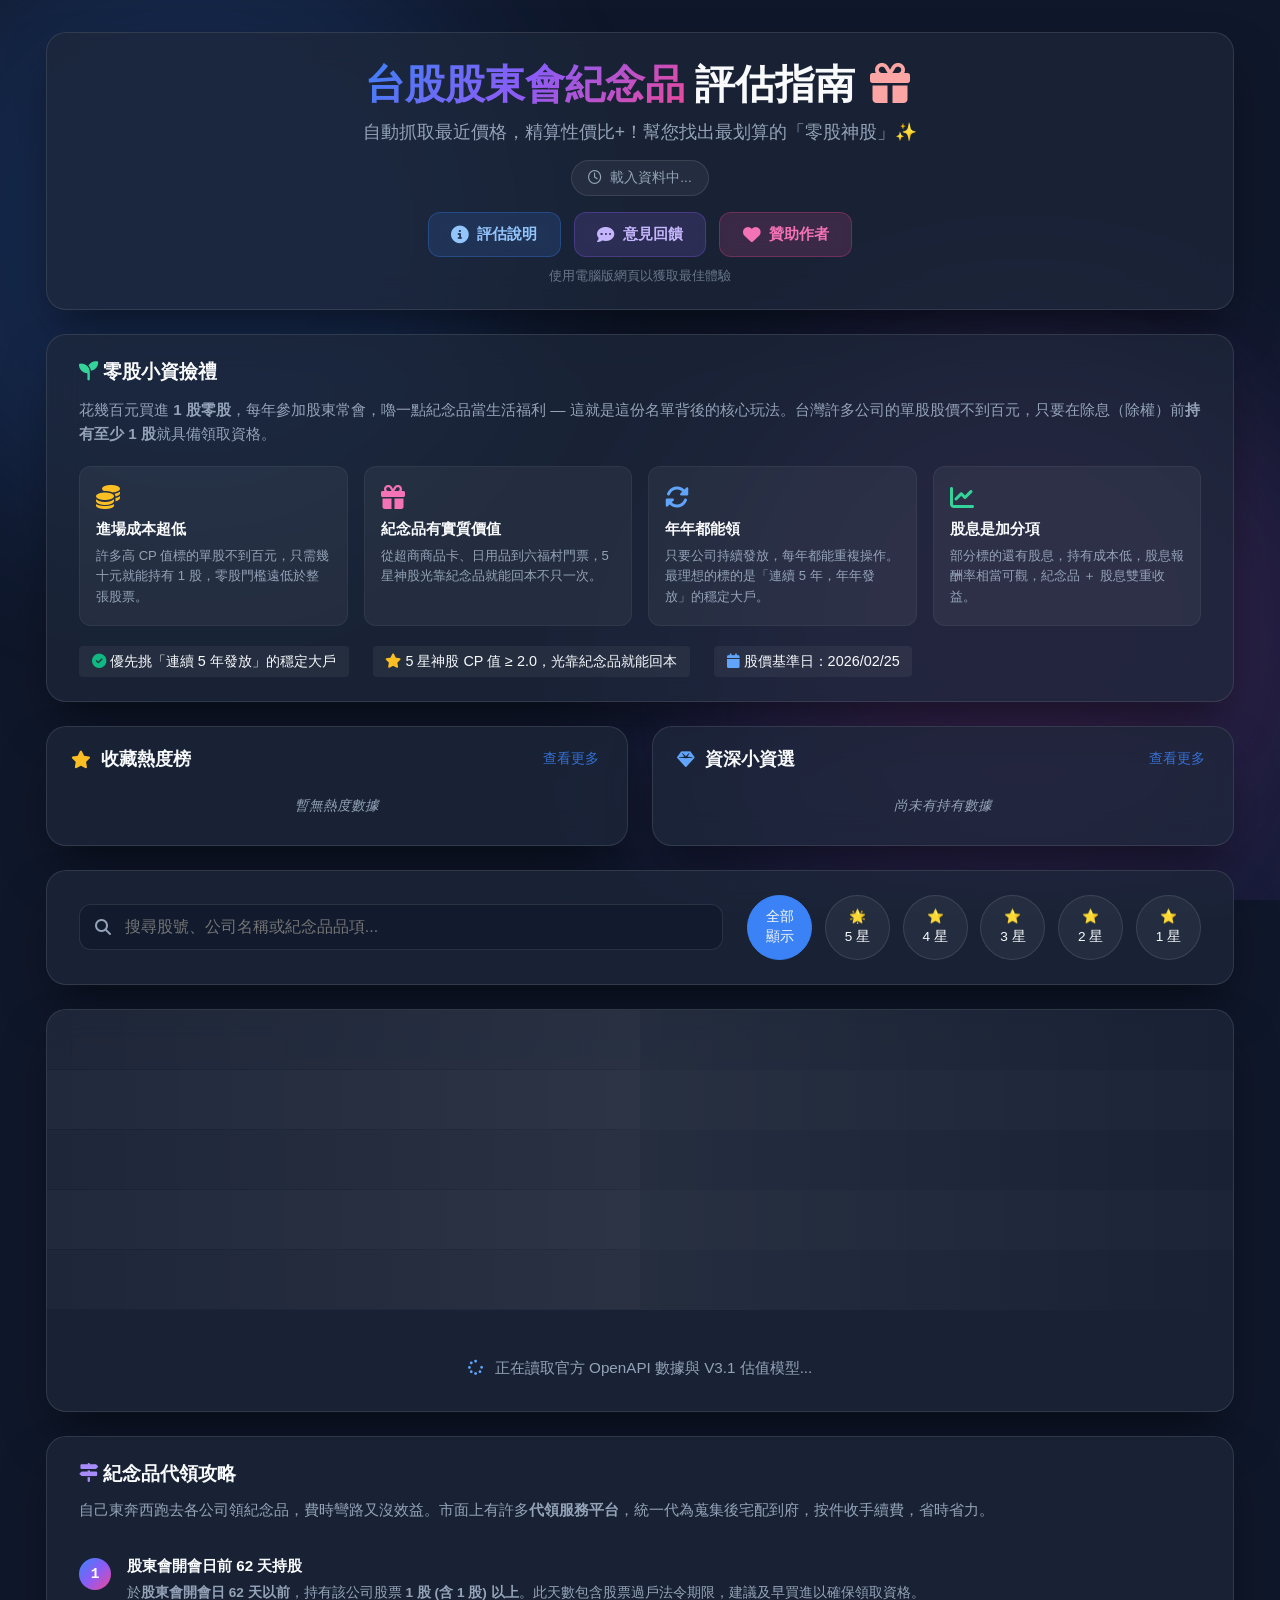
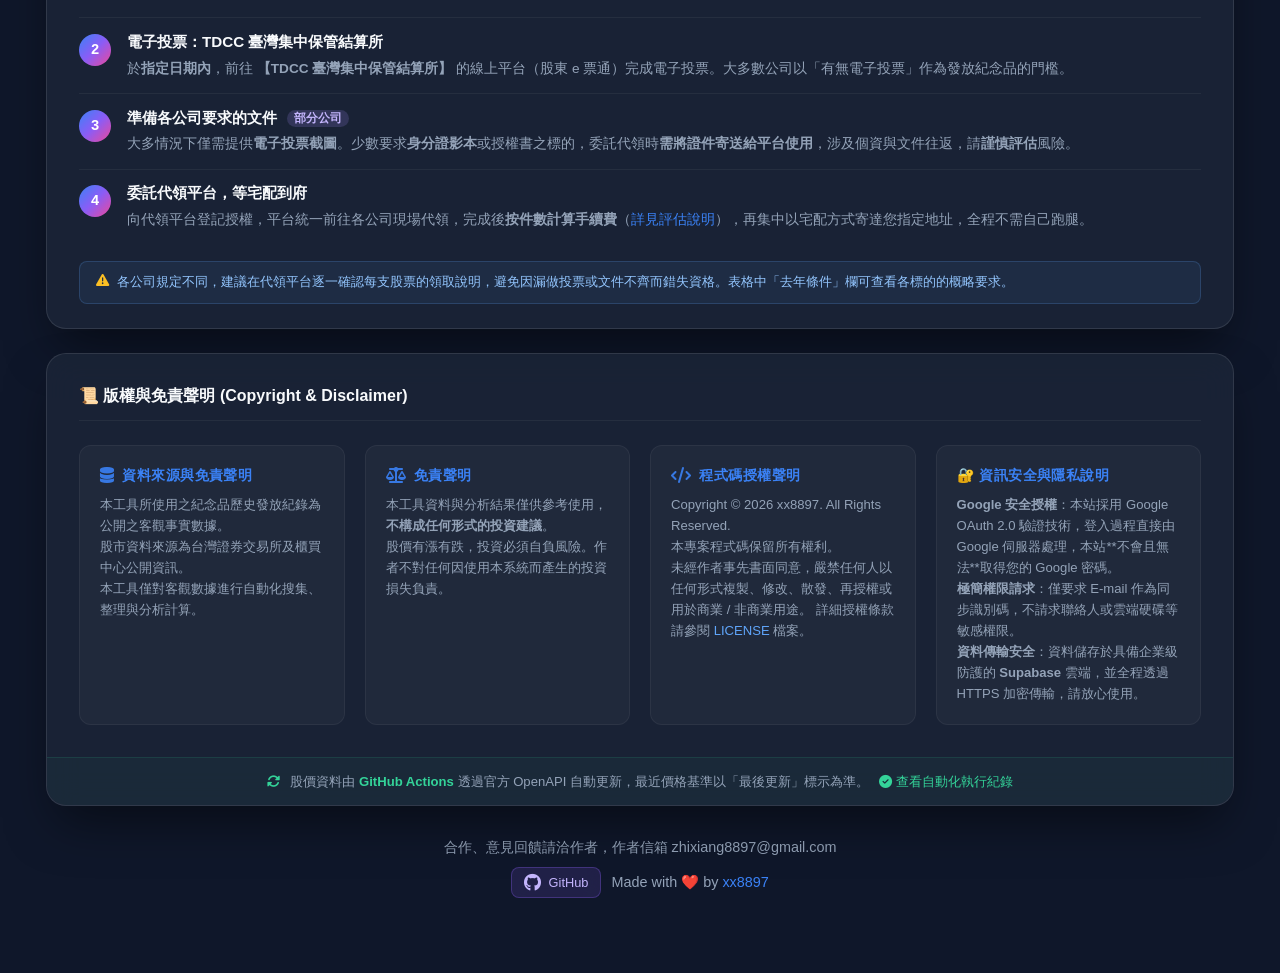
==== index.html @ ef2688b1 "fix: restore export button and sync scripts" ====
<!DOCTYPE html>
<html lang="zh-TW">

<head>
    <meta http-equiv="Content-Security-Policy" content="default-src 'self'; script-src 'self' 'unsafe-inline' 'unsafe-eval' https://challenges.cloudflare.com https://www.googletagmanager.com https://cdnjs.cloudflare.com https://cdn.jsdelivr.net; worker-src blob:; connect-src 'self' https://challenges.cloudflare.com https://www.google-analytics.com https://stats.g.doubleclick.net https://*.supabase.co https://cdn.jsdelivr.net; img-src 'self' data: https://www.gstatic.com https://www.google-analytics.com; font-src 'self' https://fonts.gstatic.com https://cdnjs.cloudflare.com; style-src 'self' 'unsafe-inline' https://fonts.googleapis.com https://cdnjs.cloudflare.com;">
    <meta charset="UTF-8">
    <meta name="viewport" content="width=device-width, initial-scale=1.0, viewport-fit=cover">
    <title>台股股東會紀念品攻略 🎁</title>
    <link rel="icon" type="image/png" href="./assets/favicon.png">
    <link rel="apple-touch-icon" href="./assets/favicon.png">
    <meta name="description" content="台股股東會紀念品攻略，自動抓取最近價格，精算零股性價比，幫您找出最划算的零股神股。">
    <meta property="og:title" content="台股股東會紀念品攻略 🎁" />
    <meta property="og:description" content="台股股東會紀念品攻略，自動抓取最近價格，精算零股性價比，幫您找出最划算的零股神股。" />
    <meta property="og:url" content="https://xx8897.github.io/tw-stock-gift-evaluator/" />
    <meta property="og:type" content="website" />
    <meta name="twitter:card" content="summary" />
    <meta name="twitter:title" content="台股股東會紀念品攻略 🎁" />
    <meta name="twitter:description" content="台股股東會紀念品攻略，自動抓取最新股價，精算零股性價比，幫您找出最划算的零股神股。" />

    <!-- Google Fonts -->
    <link rel="preconnect" href="https://fonts.googleapis.com">
    <link rel="preconnect" href="https://fonts.gstatic.com" crossorigin>
    <link
        href="https://fonts.googleapis.com/css2?family=Noto+Sans+TC:wght@300;400;500;700&family=Outfit:wght@400;600;800&display=swap"
        rel="stylesheet">

    <!-- FontAwesome Icons -->
    <link rel="stylesheet" href="https://cdnjs.cloudflare.com/ajax/libs/font-awesome/6.4.0/css/all.min.css">

    <!-- Custom Styles -->
    <link rel="stylesheet" href="css/variables.css?v=5">
    <link rel="stylesheet" href="css/base.css?v=5">
    <link rel="stylesheet" href="css/layout.css?v=5">
    <link rel="stylesheet" href="css/components.css?v=6">
    <link rel="stylesheet" href="css/modal.css?v=6">
    <link rel="stylesheet" href="css/auth.css?v=6">
    <link rel="stylesheet" href="css/utilities.css?v=6">
    <script src="https://challenges.cloudflare.com/turnstile/v0/api.js" async defer></script>
    
    <!-- Google tag (gtag.js) - GA4 -->
    <script async src="https://www.googletagmanager.com/gtag/js?id=G-JRSHD5Q6L4"></script>
    <script>
        window.dataLayer = window.dataLayer || [];
        function gtag(){dataLayer.push(arguments);}
        gtag('js', new Date());
        gtag('config', 'G-JRSHD5Q6L4');
    </script>
</head>

<body>
    <div class="app-background">
        <div class="blob blob-1"></div>
        <div class="blob blob-2"></div>
        <div class="blob blob-3"></div>
    </div>

    <main class="container">
        <header class="glass-panel" style="position: relative;">
            <!-- 網頁頂部同步進度條 -->
            <div id="topSyncProgressBar" class="top-sync-progress-bar"></div>
            <div class="header-content">
                <h1>
                    <span class="gradient-text">台股股東會紀念品</span>評估指南
                    <span class="gift-box-wrapper" title="點我有驚喜" id="headerGiftBox">
                        <i class="fa-solid fa-gift bounce-icon" id="giftIcon"></i>
                    </span>
                </h1>
                <p class="subtitle">自動抓取最近價格，精算性價比+！幫您找出最划算的「零股神股」✨</p>
                <!-- 狀態資訊與按鈕分開 -->
                <div class="header-status">
                    <div class="last-updated-pill" id="last-updated">
                        <i class="fa-regular fa-clock"></i> 載入資料中...
                    </div>
                </div>

                <div class="header-actions">
                    <!-- 左側功能組 -->
                    <div class="action-group">
                        <button class="glass-btn primary" id="openModalBtn">
                            <i class="fa-solid fa-circle-info"></i> 評估說明
                        </button>

                        <button class="glass-btn secondary" id="openFeedbackBtn" onclick="openFeedbackModal()">
                            <i class="fa-solid fa-comment-dots"></i> 意見回饋
                        </button>
                    </div>

                    <!-- 右側贊助組 -->
                    <div class="sponsor-group">
                        <button class="glass-btn sponsor-trigger" id="openSponsorBtn">
                            <i class="fa-solid fa-heart"></i> 贊助作者
                        </button>
                    </div>
                </div>
                <div class="header-hint">使用電腦版網頁以獲取最佳體驗</div>
            </div>
        </header>

        <section class="intro-section glass-panel">
            <h3><i class="fa-solid fa-seedling" style="color: #34d399;"></i> 零股小資撿禮</h3>
            <p>花幾百元買進 <strong>1 股零股</strong>，每年參加股東常會，嚕一點紀念品當生活福利 &mdash;
                這就是這份名單背後的核心玩法。台灣許多公司的單股股價不到百元，只要在除息（除權）前<strong>持有至少 1 股</strong>就具備領取資格。
            </p>
            <div class="strategy-cards">
                <div class="strategy-card">
                    <i class="fa-solid fa-coins" style="color: #fbbf24;"></i>
                    <h4>進場成本超低</h4>
                    <p>許多高 CP 值標的單股不到百元，只需幾十元就能持有 1 股，零股門檻遠低於整張股票。</p>
                </div>
                <div class="strategy-card">
                    <i class="fa-solid fa-gift" style="color: #f472b6;"></i>
                    <h4>紀念品有實質價值</h4>
                    <p>從超商商品卡、日用品到六福村門票，5 星神股光靠紀念品就能回本不只一次。</p>
                </div>
                <div class="strategy-card">
                    <i class="fa-solid fa-rotate" style="color: #60a5fa;"></i>
                    <h4>年年都能領</h4>
                    <p>只要公司持續發放，每年都能重複操作。最理想的標的是「連續 5 年，年年發放」的穩定大戶。</p>
                </div>
                <div class="strategy-card">
                    <i class="fa-solid fa-chart-line" style="color: #34d399;"></i>
                    <h4>股息是加分項</h4>
                    <p>部分標的還有股息，持有成本低，股息報酬率相當可觀，紀念品 ＋ 股息雙重收益。</p>
                </div>
            </div>
            <div class="intro-tips">
                <span class="tip"><i class="fa-solid fa-check-circle" style="color: #10b981;"></i> 優先挑「連續 5
                    年發放」的穩定大戶</span>
                <span class="tip"><i class="fa-solid fa-star" style="color: #fbbf24;"></i> 5 星神股 CP 值 ≥
                    2.0，光靠紀念品就能回本</span>
                <span class="tip"><i class="fa-solid fa-calendar" style="color: #60a5fa;"></i> 股價基準日：2026/02/25</span>
            </div>
        </section>
        
        <!-- Ranking Section -->
        <section class="ranking-section">
            <div class="ranking-card glass-panel" id="topHotSection">
                <div class="ranking-header">
                    <h3><i class="fa-solid fa-star" style="color: #fbbf24;"></i> 收藏熱度榜</h3>
                    <button class="view-more-btn" onclick="openRankingModal('hot')">查看更多</button>
                </div>
                <div class="ranking-list" id="topHotList">
                    <div class="ranking-item loading">載入中...</div>
                </div>
            </div>
            <div class="ranking-card glass-panel" id="topOwnedSection">
                <div class="ranking-header">
                    <h3><i class="fa-solid fa-gem" style="color: #60a5fa;"></i> 資深小資選</h3>
                    <button class="view-more-btn" onclick="openRankingModal('owned')">查看更多</button>
                </div>
                <div class="ranking-list" id="topOwnedList">
                    <div class="ranking-item loading">載入中...</div>
                </div>
            </div>
        </section>


        <section class="controls glass-panel">
            <div class="search-box">
                <label for="searchInput" class="visually-hidden">搜尋股票代號、公司名稱或紀念品</label>
                <i class="fa-solid fa-magnifying-glass"></i>
                <input type="text" id="searchInput" placeholder="搜尋股號、公司名稱或紀念品品項..." autocomplete="off">
            </div>

            <div class="filters" id="starFilterGroup">
                <button class="filter-btn filter-circle active" data-star="all">
                    <span>全部</span>
                    <span>顯示</span>
                </button>
                <button class="filter-btn filter-circle" data-star="5">
                    <span class="icon">🌟</span>
                    <span>5 星</span>
                </button>
                <button class="filter-btn filter-circle" data-star="4">
                    <span class="icon">⭐</span>
                    <span>4 星</span>
                </button>
                <button class="filter-btn filter-circle" data-star="3">
                    <span class="icon">⭐</span>
                    <span>3 星</span>
                </button>
                <button class="filter-btn filter-circle" data-star="2">
                    <span class="icon">⭐</span>
                    <span>2 星</span>
                </button>
                <button class="filter-btn filter-circle" data-star="1">
                    <span class="icon">⭐</span>
                    <span>1 星</span>
                </button>
            </div>
        </section>

        <section class="filters-secondary glass-panel"></section>

        <div class="table-container glass-panel">
            <div class="loading-state" id="loadingState" style="width: 100%; padding: 0;">
                <table style="width: 100%; border-collapse: collapse;">
                    <tbody>
                        <tr class="skeleton-row" style="height: 60px;">
                            <td></td>
                        </tr>
                        <tr class="skeleton-row" style="height: 60px;">
                            <td></td>
                        </tr>
                        <tr class="skeleton-row" style="height: 60px;">
                            <td></td>
                        </tr>
                        <tr class="skeleton-row" style="height: 60px;">
                            <td></td>
                        </tr>
                        <tr class="skeleton-row" style="height: 60px;">
                            <td></td>
                        </tr>
                    </tbody>
                </table>
                <p style="text-align: center; margin: 2rem 0; color: var(--text-secondary); font-size: 0.95rem;">
                    <i class="fa-solid fa-spinner fa-spin" style="margin-right: 0.5rem; color: #60a5fa;"></i>
                    正在讀取官方 OpenAPI 數據與 V3.1 估值模型...
                </p>
            </div>

            <div id="tableWrapper" class="hidden">
                <div class="table-toolbar">
                    <!-- 第一行：核心狀態 (數據計數 + 帳號同步) -->
                    <div class="toolbar-row">
                        <div class="toolbar-left">
                            <div class="result-count" id="resultCount"></div>
                            
                            <!-- 帳號與同步區塊 -->
                            <div class="toolbar-auth-group">
                                <!-- 未登入：雲端同步按鈕 -->
                                <button class="tag-btn cloud-sync-btn" id="loginBtn" onclick="openLoginModal()" title="同步您的投資紀錄至雲端">
                                    <i class="fa-solid fa-cloud-arrow-up"></i> 雲端同步
                                </button>
                                <!-- 已登入：使用者名稱 + 下拉選單 -->
                                <div class="user-inline hidden" id="userMenu">
                                    <button class="tag-btn cloud-sync-btn" id="userMenuBtn" title="同步您的投資紀錄至雲端">
                                        <i class="fa-solid fa-cloud-arrow-up"></i>
                                        <span id="userEmailShort"></span> ▾
                                    </button>
                                    <div class="user-dropdown" id="userDropdown">
                                        <button class="dropdown-item" onclick="openNicknameModal()">
                                            <i class="fa-solid fa-user-pen"></i> 修改暱稱
                                        </button>
                                        <button class="dropdown-item signout-btn" onclick="signOut()">
                                            <i class="fa-solid fa-right-from-bracket"></i> 登出
                                        </button>
                                    </div>
                                </div>
                                <!-- 已登入：手動儲存按鈕 + 匯出按鈕 + 同步狀態 -->
                                <button class="tag-btn sync-save-btn hidden" id="syncSaveBtn" onclick="syncToCloud()">
                                    <i class="fa-solid fa-floppy-disk"></i> 手動儲存
                                </button>
                                <button class="tag-btn export-btn hidden" id="exportBtn" onclick="exportPurchasedList()">
                                    <i class="fa-solid fa-file-arrow-down"></i> 匯出清單
                                </button>
                                <span class="sync-status-text hidden" id="syncStatusText" title="💡 每次操作後 15 分鐘若無新動作，會自動儲存一次"></span>
                                <span class="sync-hint-text hidden" id="syncHintText">💡 每 15 分鐘自動同步，離開頁面前建議手動儲存</span>
                            </div>
                        </div>
                    </div>

                    <!-- 第二行：操作項目 (篩選按鈕 + 每頁顯示) -->
                    <div class="toolbar-sub-row">
                        <div class="purchase-tags-group">
                            <button class="tag-btn" id="filterPurchased" title="只看已持有股票">
                                <i class="fa-solid fa-cart-shopping"></i> 顯示已持有</button>
                            <button class="tag-btn" id="filterUnpurchased" title="只看未持有股票">
                                <i class="fa-solid fa-cart-shopping"></i>
                                顯示未持有</button>
                            <label class="tag-btn square-tag annual-checkbox-label" title="只看連續 5 年發放">
                                <input type="checkbox" id="annualFilter">
                                <i class="fa-solid fa-calendar-check" aria-hidden="true"></i>
                                連續五年
                            </label>
                            <label class="tag-btn square-tag id-exclude-label" title="排除需出示身分證">
                                <input type="checkbox" id="excludeIdFilter">
                                <i class="fa-solid fa-id-card" aria-hidden="true"></i>
                                排除身分證
                            </label>
                            <label class="tag-btn square-tag id-include-label" title="只看需出示身分證">
                                <input type="checkbox" id="includeIdFilter">
                                <i class="fa-solid fa-address-card" aria-hidden="true"></i>
                                需身分證
                            </label>
                            <label class="tag-btn square-tag ticket-filter-label" title="只看票券、點數卡、商品卡類紀念品">
                                <input type="checkbox" id="ticketFilter">
                                <i class="fa-solid fa-ticket" aria-hidden="true"></i>
                                只看票券
                            </label>
                            <label class="tag-btn square-tag object-filter-label" title="只看實體物品紀念品（排除票券類）">
                                <input type="checkbox" id="objectFilter">
                                <i class="fa-solid fa-box-open" aria-hidden="true"></i>
                                只看物品
                            </label>
                            <label class="tag-btn square-tag interest-filter-label" title="只看收藏中的興趣清單">
                                <input type="checkbox" id="interestFilter">
                                <i class="fa-solid fa-star" aria-hidden="true"></i>
                                只看興趣
                            </label>
                            <label class="tag-btn square-tag show-gridlines-btn" title="顯示表格完整格線 (含直線)" style="padding: 0 0.6rem;">
                                <input type="checkbox" id="showGridlinesToggle">
                                <i class="fa-solid fa-eye-slash" id="gridlinesIcon" style="margin: 0;"></i>
                            </label>
                        </div>

                        <div class="page-size-control">
                            <label for="pageSizeSelect">每頁顯示</label>
                            <select id="pageSizeSelect">
                                <option value="25" selected>25</option>
                                <option value="50">50</option>
                                <option value="75">75</option>
                                <option value="100">100</option>
                            </select>
                            <span>筆</span>
                        </div>
                    </div>
                </div>

                <table id="dataTable">
                    <colgroup>
                        <col style="width: 53px;">  <!-- 1. 興趣 -->
                        <col style="width: 53px;">  <!-- 2. 持有 -->
                        <col style="width: 85px;">  <!-- 3. 股號 -->
                        <col style="width: 90px;">  <!-- 4. 公司 -->
                        <col style="width: 85px;">  <!-- 5. 最近價格 -->
                        <col>                       <!-- 6. 上次紀念品 (Auto) -->
                        <col style="width: 115px;"> <!-- 7. 五年內發放 -->
                        <col style="width: 109px;"> <!-- 8. 性價比+ -->
                        <col style="width: 128px;"> <!-- 9. 去年條件 -->
                        <col style="width: 118px;"> <!-- 10. 推薦評分 -->
                    </colgroup>
                    <thead>
                        <tr>
                            <th class="th-interest" title="收藏感興趣的股票"><i class="fa-solid fa-star"></i></th>
                            <th class="th-purchased" title="標記已買入股票"><i class="fa-solid fa-cart-shopping"></i></th>
                            <th class="sortable" data-sort="id">股號 <i class="fa-solid fa-sort"></i></th>
                            <th>公司</th>
                            <th>最近價格</th>
                            <th>上次紀念品</th>
                            <th style="text-align:center" title="近五年內（2021–2025）有發放紀念品的次數，滿分為 5 次。建議選擇長期穩定發放的標的。">五年內發放</th>
                            <th class="sortable highlight-col" data-sort="cp"
                                title="性價比+ = (五年紀念品總估值 ÷ 最近價格) × (五年內發放次數 ÷ 5)。數值越高代表越划算，≥ 2.0 為 5 星神股。">性價比+ <i
                                    class="fa-solid fa-sort"></i></th>
                            <th title="領取紀念品的前置條件（如需電子投票、身分證影本等），視各公司規定而定。">去年條件</th>
                            <th class="sortable" data-sort="score"
                                title="綜合 CP 值給出的推薦星級：5星(CP≥2.0)、4星(CP≥1.0)、3星(CP≥0.5)、2星(CP≥0.1)、1星(CP<0.1)。">推薦評分 <i
                                    class="fa-solid fa-sort"></i></th>
                        </tr>
                    </thead>
                    <tbody id="tableBody">
                        <!-- Rows will be dynamically populated here -->
                    </tbody>
                </table>

                <div id="pagination" class="pagination"></div>
            </div>

            <div id="noResults" class="hidden no-results">
                <i class="fa-regular fa-face-frown-open"></i>
                <p>找不到符合條件的標的</p>
            </div>
        </div>

        <section class="guide-section glass-panel">
            <h3><i class="fa-solid fa-map-signs" style="color: #a78bfa;"></i> 紀念品代領攻略</h3>
            <p class="guide-desc">自己東奔西跑去各公司領紀念品，費時彎路又沒效益。市面上有許多<strong>代領服務平台</strong>，統一代為蒐集後宅配到府，按件收手續費，省時省力。
            </p>
            <div class="guide-steps">
                <div class="guide-step">
                    <div class="step-num">1</div>
                    <div class="step-body">
                        <h4>股東會開會日前 62 天持股</h4>
                        <p>於<strong>股東會開會日 62 天以前</strong>，持有該公司股票 <strong>1 股 (含 1 股) 以上</strong>。此天數包含股票過戶法令期限，建議及早買進以確保領取資格。</p>
                    </div>
                </div>
                <div class="guide-step">
                    <div class="step-num">2</div>
                    <div class="step-body">
                        <h4>電子投票：TDCC 臺灣集中保管結算所</h4>
                        <p>於<strong>指定日期內</strong>，前往 <strong>【TDCC 臺灣集中保管結算所】</strong> 的線上平台（股東 e 票通）完成電子投票。大多數公司以「有無電子投票」作為發放紀念品的門檻。</p>
                    </div>
                </div>
                <div class="guide-step">
                    <div class="step-num">3</div>
                    <div class="step-body">
                        <h4>準備各公司要求的文件 <span class="step-tag optional">部分公司</span></h4>
                        <p>大多情況下僅需提供<strong>電子投票截圖</strong>。少數要求<strong>身分證影本</strong>或授權書之標的，委託代領時<strong>需將證件寄送給平台使用</strong>，涉及個資與文件往返，請<strong>謹慎評估</strong>風險。</p>
                    </div>
                </div>
                <div class="guide-step">
                    <div class="step-num">4</div>
                    <div class="step-body">
                        <h4>委託代領平台，等宅配到府</h4>
                        <p>向代領平台登記授權，平台統一前往各公司現場代領，完成後<strong>按件數計算手續費</strong>（<a href="javascript:void(0)" class="text-link" onclick="document.getElementById('infoModal').classList.remove('hidden')">詳見評估說明</a>），再集中以宅配方式寄達您指定地址，全程不需自己跑腿。</p>
                    </div>
                </div>
            </div>
            <div class="guide-note">
                <i class="fa-solid fa-triangle-exclamation" style="color: #fbbf24;"></i>
                <span>各公司規定不同，建議在代領平台逐一確認每支股票的領取說明，避免因漏做投票或文件不齊而錯失資格。表格中「去年條件」欄可查看各標的的概略要求。</span>
            </div>
        </section>

        <!-- Dynamically loaded footer -->
        <div id="footerContainer"></div>
    </main>

    <!-- Container for dynamically loaded modals -->
    <div id="modalContainer"></div>
    <div id="infoContainer"></div>

    <!-- Dynamically loaded nickname modal -->
    <div id="nicknameContainer"></div>

    <!-- Dynamically loaded ranking modal -->
    <div id="rankingContainer"></div>

    <!-- SheetJS for local Excel parsing -->
    <script src="https://cdn.jsdelivr.net/npm/xlsx@0.18.5/dist/xlsx.full.min.js"></script>

    <!-- Supabase SDK -->
    <script src="https://cdn.jsdelivr.net/npm/@supabase/supabase-js@2"></script>
    <script src="js/supabase-config.js"></script>
    <script src="https://cdn.jsdelivr.net/npm/canvas-confetti@1.6.0/dist/confetti.browser.min.js"></script>

    <!-- App Scripts -->
    <script src="js/components-loader.js?v=1"></script>
    <script src="js/analytics.js?v=1"></script>
    <script src="js/data.js?v=7"></script>
    <script src="js/table.js?v=7"></script>
    <script src="js/ui/modals.js?v=1"></script>
    <script src="js/ui/filters.js?v=1"></script>
    <script src="js/ui/table-events.js?v=1"></script>
    <script src="js/ui.js?v=8"></script>
    <script src="js/ranking-ui.js?v=1"></script>
    <script src="js/sync.js?v=7"></script>

    <!-- Modular Auth Scripts -->
    <script src="js/auth/auth-state.js?v=1"></script>
    <script src="js/auth/auth-utils.js?v=1"></script>
    <script src="js/auth/auth-ui.js?v=1"></script>
    <script src="js/auth/auth-api.js?v=1"></script>
    <script src="js/auth/auth.js?v=8"></script>
    <script src="js/feedback-modal.js?v=1"></script>
    <script src="js/export.js?v=1"></script>
    <script src="js/main.js?v=8"></script>
</body>

</html>
---- css/variables.css ----
/* ==========================================
   Design Tokens — Dark Theme (Default)
   ========================================== */
:root {
    /* Core palette */
    --bg-app: #0f172a;
    --glass-bg: rgba(30, 41, 59, 0.7);
    --glass-bg-solid: #0d1829;
    --glass-border: rgba(255, 255, 255, 0.1);
    --text-primary: #f8fafc;
    --text-secondary: #94a3b8;
    --accent-primary: #3b82f6;
    --accent-secondary: #8b5cf6;
    --accent-gradient: linear-gradient(135deg, #3b82f6, #8b5cf6, #ec4899);

    /* Overlays */
    --overlay-hover: rgba(255, 255, 255, 0.05);
    --overlay-active: rgba(255, 255, 255, 0.1);
    --overlay-strong: rgba(255, 255, 255, 0.12);

    /* Borders */
    --border-subtle: rgba(255, 255, 255, 0.05);
    --border-default: rgba(255, 255, 255, 0.1);
    --border-strong: rgba(255, 255, 255, 0.15);
    --border-accent: rgba(255, 255, 255, 0.3);

    /* Surfaces */
    --th-bg: rgba(15, 23, 42, 0.4);
    --input-bg: rgba(15, 23, 42, 0.6);
    --modal-overlay: rgba(15, 23, 42, 0.8);
    --modal-bg: rgba(15, 23, 42, 0.95);

    /* Shadows */
    --shadow-heavy: rgba(0, 0, 0, 0.5);
    --shadow-medium: rgba(0, 0, 0, 0.3);

    /* Blob backgrounds */
    --blob-1: rgba(59, 130, 246, 0.3);
    --blob-2: rgba(139, 92, 246, 0.2);
    --blob-3: rgba(236, 72, 153, 0.2);

    /* Star ratings (unchanged across themes) */
    --star-5: #fbbf24;
    --star-4: #60a5fa;
    --star-3: #34d399;
    --star-2: #94a3b8;
    --star-1: #64748b;
}

/* End of theme variables */

* {
    margin: 0;
    padding: 0;
    box-sizing: border-box;
}
---- css/base.css ----
body {
    font-family: 'Noto Sans TC', sans-serif;
    background-color: var(--bg-app);
    color: var(--text-primary);
    min-height: 100vh;
    min-height: 100dvh;
    position: relative;
    overflow-x: hidden;
    padding-bottom: calc(20px + env(safe-area-inset-bottom, 0px));
    padding-left: env(safe-area-inset-left, 0px);
    padding-right: env(safe-area-inset-right, 0px);
    transition: background-color 0.3s ease, color 0.3s ease;
}

/* Background Blobs for Glassmorphism effect */
.app-background {
    position: fixed;
    top: 0;
    left: 0;
    width: 100vw;
    height: 100vh;
    z-index: -1;
    overflow: hidden;
    background: var(--bg-app);
    transition: background 0.3s ease;
}

.blob {
    position: absolute;
    filter: blur(80px);
    border-radius: 50%;
    opacity: 0.5;
    animation: float 20s infinite ease-in-out alternate;
    transition: background 0.3s ease;
}

.blob-1 {
    top: -10%;
    left: -10%;
    width: 50vw;
    height: 50vw;
    background: var(--blob-1);
    animation-delay: 0s;
}

.blob-2 {
    bottom: -20%;
    right: -10%;
    width: 60vw;
    height: 60vw;
    background: var(--blob-2);
    animation-delay: -5s;
}

.blob-3 {
    top: 40%;
    left: 60%;
    width: 40vw;
    height: 40vw;
    background: var(--blob-3);
    animation-delay: -10s;
}

@keyframes float {
    0% {
        transform: translate(0, 0) scale(1);
    }

    100% {
        transform: translate(5%, 5%) scale(1.1);
    }
}
---- css/layout.css ----
/* Container & Glass Panels */
.container {
    max-width: 1220px;
    margin: 0 auto;
    padding: 2rem 1rem;
    display: flex;
    flex-direction: column;
    gap: 1.5rem;
}

.glass-panel {
    background: var(--glass-bg);
    backdrop-filter: blur(16px);
    -webkit-backdrop-filter: blur(16px);
    border: 1px solid var(--glass-border);
    border-radius: 20px;
    padding: 1.5rem 2rem;
    box-shadow: 0 25px 50px -12px var(--shadow-heavy);
    transition: transform 0.3s ease, box-shadow 0.3s ease, background 0.3s ease, border-color 0.3s ease;
}

/* Header */
header {
    text-align: center;
}

/* null replacing .theme-toggle-btn */

.gradient-text {
    background: var(--accent-gradient);
    -webkit-background-clip: text;
    -webkit-text-fill-color: transparent;
    background-clip: text;
    font-family: 'Outfit', sans-serif;
    font-weight: 800;
}

h1 {
    font-size: 2.5rem;
    margin-bottom: 0.5rem;
    display: flex;
    align-items: center;
    justify-content: center;
    gap: 10px;
}

.bounce-icon {
    color: #fca5a5;
    animation: bounce 2s infinite;
}

@keyframes bounce {

    0%,
    20%,
    50%,
    80%,
    100% {
        transform: translateY(0);
    }

    40% {
        transform: translateY(-10px);
    }

    60% {
        transform: translateY(-5px);
    }
}

.subtitle {
    color: var(--text-secondary);
    font-size: 1.1rem;
    margin-bottom: 1rem;
}

.last-updated-pill {
    display: inline-flex;
    align-items: center;
    gap: 8px;
    padding: 0.5rem 1rem;
    background: var(--overlay-hover);
    border-radius: 999px;
    font-size: 0.85rem;
    color: var(--text-secondary);
    border: 1px solid var(--border-default);
    margin-bottom: 0.5rem;
}

.header-hint {
    margin-top: 0.6rem;
    text-align: center;
    color: var(--text-secondary);
    font-size: 0.82rem;
    opacity: 0.65;
}


.footer {
    text-align: center;
    color: var(--text-secondary);
    font-size: 0.9rem;
}

.footer a {
    color: var(--accent-primary);
    text-decoration: none;
    font-weight: 500;
}

.footer a:hover {
    text-decoration: underline;
}

.footer-top {
    padding: 1.5rem 1rem;
    margin-top: 0.5rem;
    margin-bottom: 0;
}

/* Disclaimer Section */
.disclaimer-section {
    text-align: left;
}

.disclaimer-section h3 {
    font-size: 1rem;
    color: var(--text-primary);
    margin-bottom: 1.5rem;
    padding-bottom: 0.8rem;
    border-bottom: 1px solid var(--border-subtle);
}

.disclaimer-body {
    display: grid;
    grid-template-columns: repeat(4, 1fr);
    gap: 1.25rem;
}

.disclaimer-item {
    background: rgba(255, 255, 255, 0.03);
    border: 1px solid var(--border-subtle);
    border-radius: 12px;
    padding: 1.25rem;
    transition: background 0.3s ease, border-color 0.3s ease;
}

.disclaimer-item:hover {
    background: rgba(255, 255, 255, 0.05);
    border-color: var(--border-strong);
}

.disclaimer-item h4 {
    font-size: 0.88rem;
    color: var(--accent-primary);
    margin-bottom: 0.6rem;
    font-weight: 600;
    letter-spacing: 0.03em;
    display: flex;
    align-items: center;
    gap: 8px;
}

.disclaimer-item h4 i {
    font-size: 1rem;
    opacity: 0.9;
}

.disclaimer-item p {
    font-size: 0.82rem;
    color: var(--text-secondary);
    line-height: 1.6;
    margin: 0;
}

/* RWD for Disclaimer */
@media (max-width: 992px) {
    .disclaimer-body {
        grid-template-columns: repeat(2, 1fr);
    }
}

@media (max-width: 768px) {
    .disclaimer-body {
        grid-template-columns: 1fr;
    }
    
    .disclaimer-item {
        padding: 1rem;
    }
}

/* ==========================================
   Mobile RWD — ≤ 768px
   ========================================== */
@media (max-width: 768px) {

    /* Reduce container padding */
    .container {
        padding: 1rem 0.75rem;
        gap: 1rem;
    }

    /* Header: smaller font */

    h1 {
        font-size: 1.6rem;
        flex-wrap: wrap;
        gap: 6px;
    }

    .subtitle {
        font-size: 0.9rem;
    }

    .header-actions {
        flex-direction: column;
        gap: 0.75rem;
        width: 100%;
    }

    .glass-panel {
        padding: 1.25rem;
        border-radius: 14px;
    }

    /* Intro section */
    .intro-section h3 {
        font-size: 1rem;
    }

    .header-actions {
        gap: 0.75rem;
        padding: 0;
    }

    .action-group,
    .sponsor-group {
        width: 100%;
        display: flex;
        flex-direction: column;
        gap: 0.75rem;
    }

    .glass-btn {
        width: 100%;
        justify-content: center;
    }

    .action-divider {
        display: none;
    }

    .sponsor-btn span,
    .github-star-btn span {
        font-size: 0.75rem;
    }

    .info-btn,
    .sponsor-btn,
    .github-star-btn {
        padding: 0.5rem 0.8rem;
    }

    .intro-tips {
        flex-direction: column;
        gap: 0.6rem;
    }

    /* Strategy cards: 2 columns on tablet, section padding reduced */
    .intro-section,
    .guide-section {
        padding: 1.25rem;
    }

    .strategy-cards {
        grid-template-columns: repeat(2, 1fr) !important;
        gap: 0.75rem;
    }

    /* Controls: single column */
    .controls {
        flex-direction: column;
        align-items: stretch;
        gap: 1rem;
        padding: 1rem;
    }

    .search-box {
        min-width: unset;
    }

    .filters {
        justify-content: flex-start;
        gap: 0.5rem;
        row-gap: 0.5rem;
        flex-wrap: wrap;
        overflow-x: visible;
        padding-bottom: 0.5rem;
        width: 100%;
    }

    .filters::-webkit-scrollbar {
        display: none;
    }

    .filter-divider {
        display: none;
    }

    .filter-btn {
        font-size: 0.82rem;
        padding: 0.5rem 0.9rem;
        white-space: nowrap;
    }

    .filters-secondary {
        padding: 0.75rem 1rem;
        justify-content: flex-start;
    }

    .filters-secondary-group {
        gap: 0.6rem;
        justify-content: flex-start;
    }

    .annual-checkbox-label.filter-circle,
    .id-exclude-label.filter-circle {
        width: 65px;
        height: 65px;
        padding: 0;
        border-radius: 50%;
        flex-direction: column;
        align-items: center;
        justify-content: center;
        gap: 4px;
    }

    .annual-checkbox-label.filter-circle span,
    .id-exclude-label.filter-circle span {
        display: block;
        white-space: nowrap;
    }
}

/* ==========================================
   Mobile RWD — ≤ 480px (small phones)
   ========================================== */
@media (max-width: 480px) {

    h1 {
        font-size: 1.3rem;
    }

    .gradient-text {
        display: block;
        margin-bottom: 2px;
    }

    .strategy-cards {
        grid-template-columns: 1fr !important;
        gap: 0.6rem;
    }

    .strategy-card {
        display: block;
        padding: 0.9rem 1rem;
    }

    .strategy-card > i {
        display: block;
        margin-bottom: 0.6rem;
    }

    .strategy-card h4 {
        font-size: 0.95rem;
        margin-bottom: 0.25rem;
        width: 100%;
    }

    .strategy-card p {
        font-size: 0.82rem;
        line-height: 1.5;
        width: 100%;
    }

    .filter-btn {
        font-size: 0.78rem;
        padding: 0.4rem 0.7rem;
    }

    .cp-value {
        font-size: 0.95rem;
    }

    /* Hide pagination ellipsis label on tiny screens */
    .page-ellipsis {
        display: none;
    }
}
---- css/components.css ----
/* 聚合各個子模組 (components/...) */
@import "toolbar.css";
@import "ranking.css";
@import "components/table.css";
@import "components/badges.css";
@import "components/buttons.css";
@import "components/sections.css";
@import "components/user-menu.css";
@import "components/history-popup.css";
@import "components/controls.css";
---- css/modal.css ----
/* --- Sponsor Modal Specific Styles --- */
.sponsor-modal-card {
    max-width: 500px !important;
}

.mini-modal-card {
    max-width: 360px;
    text-align: center;
}

.mini-modal-card .modal-body p {
    margin: 0.4rem 0;
}

.mini-modal-hint {
    color: var(--text-secondary);
    font-size: 0.85rem;
}

.sponsor-intro {
    text-align: left;
    margin-bottom: 2rem !important;
    font-size: 1rem !important;
}

.sponsor-options {
    display: flex;
    flex-direction: column;
    gap: 1rem;
    margin-bottom: 2rem;
}

.sponsor-option-card {
    display: flex;
    align-items: center;
    gap: 1.25rem;
    padding: 1.25rem;
    background: var(--overlay-hover);
    border: 1px solid var(--border-default);
    border-radius: 16px;
    text-decoration: none;
    transition: all 0.3s ease;
    position: relative;
    overflow: hidden;
}

.sponsor-option-card:hover {
    background: var(--overlay-active);
    transform: translateX(5px);
}

.sponsor-option-card.ecpay:hover {
    border-color: rgba(16, 185, 129, 0.5);
    box-shadow: 0 0 20px rgba(16, 185, 129, 0.1);
}

.sponsor-option-card.kofi:hover {
    border-color: rgba(59, 130, 246, 0.5);
    box-shadow: 0 0 20px rgba(59, 130, 246, 0.1);
}

.option-icon {
    width: 48px;
    height: 48px;
    border-radius: 12px;
    display: flex;
    align-items: center;
    justify-content: center;
    font-size: 1.5rem;
    flex-shrink: 0;
}

.ecpay .option-icon {
    background: rgba(16, 185, 129, 0.2);
    color: #10b981;
}

.kofi .option-icon {
    background: rgba(59, 130, 246, 0.2);
    color: #3b82f6;
}

.option-info {
    flex: 1;
}

.option-info h3 {
    font-size: 1.1rem;
    color: var(--text-primary);
    margin-bottom: 0.25rem;
}

.option-info p.option-desc {
    font-size: 0.85rem !important;
    color: var(--text-secondary);
    margin: 0 !important;
    line-height: 1.4 !important;
}

.arrow {
    font-size: 0.9rem;
    color: var(--text-secondary);
    opacity: 0.5;
    transition: transform 0.3s ease, opacity 0.3s ease;
}

.modal-overlay {
    position: fixed;
    top: 0;
    left: 0;
    width: 100%;
    height: 100%;
    background: var(--modal-overlay);
    backdrop-filter: blur(5px);
    display: flex;
    justify-content: center;
    align-items: center;
    z-index: 1000;
    opacity: 1;
    transition: opacity 0.3s ease;
}

.modal-overlay.hidden {
    opacity: 0;
    pointer-events: none;
}

.modal-content {
    background: var(--modal-bg);
    width: 90%;
    max-width: 600px;
    max-height: 85vh;
    border-radius: 20px;
    padding: 2rem;
    overflow-y: auto;
    box-shadow: 0 25px 50px -12px var(--shadow-heavy);
    transform: translateY(0);
    transition: transform 0.3s ease;
    border: 1px solid var(--glass-border);
    backdrop-filter: blur(16px);
    -webkit-backdrop-filter: blur(16px);
}

.modal-overlay.hidden .modal-content {
    transform: translateY(20px);
}

.modal-header {
    display: flex;
    justify-content: space-between;
    align-items: center;
    margin-bottom: 1.5rem;
    padding-bottom: 1rem;
    border-bottom: 1px solid var(--border-default);
}

.modal-header h2 {
    font-size: 1.4rem;
    color: var(--text-primary);
    margin: 0;
}

.close-btn {
    background: none;
    border: none;
    color: var(--text-secondary);
    font-size: 1.5rem;
    cursor: pointer;
    transition: color 0.2s;
}

.close-btn:hover {
    color: var(--text-primary);
}

.modal-body h4 {
    color: var(--accent-primary);
    margin: 1.5rem 0 0.5rem 0;
    font-size: 1.1rem;
}

.modal-body p,
.modal-body li {
    color: var(--text-secondary);
    line-height: 1.6;
    font-size: 0.95rem;
    margin-bottom: 0.5rem;
}

.modal-body ul {
    padding-left: 1.5rem;
    margin-bottom: 1rem;
}

.modal-body code {
    background: var(--shadow-medium);
    padding: 0.2rem 0.4rem;
    border-radius: 4px;
    font-family: monospace;
    color: #cbd5e1;
}

.score-legend {
    background: var(--overlay-active);
    padding: 1rem;
    border-radius: 8px;
    margin-top: 0.5rem;
}

.score-legend p {
    display: flex;
    align-items: center;
    gap: 10px;
    margin-bottom: 8px;
}

.score-legend p:last-child {
    margin-bottom: 0;
}

/* --- Valuation Table Inside Modal --- */

.valuation-table {
    background: var(--overlay-active);
    border-radius: 8px;
    overflow: hidden;
    margin: 0.5rem 0 1rem 0;
    border: 1px solid var(--border-subtle);
}

.val-row {
    display: flex;
    justify-content: space-between;
    align-items: center;
    padding: 0.5rem 0.9rem;
    font-size: 0.88rem;
    color: var(--text-secondary);
    border-bottom: 1px solid var(--border-subtle);
}

.val-row:last-child {
    border-bottom: none;
}

.val-row.highlight {
    color: var(--text-primary);
    background: rgba(251, 191, 36, 0.05);
}

.val-price {
    font-weight: 600;
    color: #34d399;
    white-space: nowrap;
    margin-left: 1rem;
}

@media (max-width: 768px) {

    /* Modal: full-screen on mobile */
    .modal-content {
        width: 95%;
        max-height: 90vh;
        padding: 1.25rem;
    }

    .modal-header h2 {
        font-size: 1.1rem;
    }

    .score-legend p {
        flex-wrap: wrap;
    }

    /* Disclaimer: single column */
    .disclaimer-body {
        grid-template-columns: 1fr;
    }
}

#ecpayDisabledModal {
    z-index: 1100;
}

.feedback-modal-overlay {
    position: fixed;
    top: 0;
    left: 0;
    width: 100%;
    height: 100%;
    background: rgba(0, 0, 0, 0.7);
    backdrop-filter: blur(8px);
    -webkit-backdrop-filter: blur(8px);
    display: flex;
    justify-content: center;
    align-items: center;
    z-index: 2000;
    opacity: 1;
    transition: opacity 0.3s ease;
}

.feedback-modal-overlay.hidden {
    opacity: 0;
    pointer-events: none;
}

.feedback-modal-wrapper {
    position: relative;
    width: 90%;
    max-width: 480px;
    animation: slideInBottom 0.3s ease forwards;
}

@keyframes slideInBottom {
    from {
        opacity: 0;
        transform: translateY(24px);
    }
    to {
        opacity: 1;
        transform: translateY(0);
    }
}

.feedback-modal-card {
    width: 100%;
    max-width: none !important;
    max-height: 88vh !important;
    padding: 2.5rem 2.5rem !important;
    background: linear-gradient(145deg, rgba(30, 41, 59, 0.85), rgba(15, 23, 42, 0.95)) !important;
    border: 1px solid rgba(255, 255, 255, 0.12) !important;
    box-shadow: 0 30px 60px rgba(0, 0, 0, 0.6), inset 0 1px 0 rgba(255, 255, 255, 0.08) !important;
    border-radius: 24px !important;
    backdrop-filter: blur(24px) !important;
    -webkit-backdrop-filter: blur(24px) !important;
    overflow-y: auto !important;
}

/* Header */
.feedback-header {
    text-align: center;
    margin-bottom: 1.6rem;
}

.feedback-header-icon {
    width: 56px;
    height: 56px;
    background: linear-gradient(135deg, rgba(139, 92, 246, 0.2), rgba(99, 102, 241, 0.2));
    border: 1px solid rgba(139, 92, 246, 0.35);
    box-shadow: 0 8px 32px rgba(139, 92, 246, 0.2);
    border-radius: 16px;
    display: inline-flex;
    align-items: center;
    justify-content: center;
    font-size: 1.6rem;
    color: #a78bfa;
    margin-bottom: 1.2rem;
    animation: iconFloat 3s ease-in-out infinite;
}

@keyframes iconFloat {
    0% { transform: translateY(0px); }
    50% { transform: translateY(-6px); }
    100% { transform: translateY(0px); }
}

.feedback-header h2 {
    font-size: 1.2rem;
    font-weight: 700;
    margin-bottom: 0.35rem;
    background: linear-gradient(135deg, #fff 0%, #cbd5e1 100%);
    -webkit-background-clip: text;
    background-clip: text;
    -webkit-text-fill-color: transparent;
}

.feedback-header p {
    color: var(--text-secondary);
    font-size: 0.82rem;
    margin-bottom: 0;
}

/* Type Selector */
.feedback-type-group {
    margin-bottom: 1.2rem;
}

.feedback-type-label {
    display: block;
    font-size: 0.75rem;
    font-weight: 500;
    color: var(--text-secondary);
    margin-bottom: 0.55rem;
}

.feedback-type-pills {
    display: grid;
    grid-template-columns: repeat(3, 1fr);
    gap: 0.55rem;
}

.feedback-type-pill {
    display: flex;
    flex-direction: column;
    align-items: center;
    justify-content: center;
    gap: 0.35rem;
    padding: 0.85rem 0.5rem;
    background: rgba(255, 255, 255, 0.02);
    border: 1px solid rgba(255, 255, 255, 0.06);
    border-radius: 14px;
    color: var(--text-secondary);
    cursor: pointer;
    transition: all 0.3s cubic-bezier(0.4, 0, 0.2, 1);
    font-family: inherit;
    backdrop-filter: blur(10px);
}

.feedback-type-pill:hover {
    background: rgba(255, 255, 255, 0.06);
    border-color: rgba(255, 255, 255, 0.15);
    transform: translateY(-2px);
    color: var(--text-primary);
}

.feedback-type-pill.active {
    background: linear-gradient(135deg, rgba(139, 92, 246, 0.15), rgba(99, 102, 241, 0.15));
    border-color: rgba(139, 92, 246, 0.5);
    color: #c4b5fd;
    box-shadow: 0 4px 20px rgba(139, 92, 246, 0.25);
    transform: translateY(-2px);
}

.feedback-type-pill[data-type="bug"].active {
    background: linear-gradient(135deg, rgba(239, 68, 68, 0.15), rgba(220, 38, 38, 0.15));
    border-color: rgba(239, 68, 68, 0.5);
    color: #fca5a5;
    box-shadow: 0 4px 20px rgba(239, 68, 68, 0.25);
}

.feedback-type-pill[data-type="collab"].active {
    background: linear-gradient(135deg, rgba(245, 158, 11, 0.15), rgba(217, 119, 6, 0.15));
    border-color: rgba(245, 158, 11, 0.5);
    color: #fde68a;
    box-shadow: 0 4px 20px rgba(245, 158, 11, 0.25);
}

.pill-icon {
    font-size: 1.4rem;
    line-height: 1;
}

.pill-label {
    font-size: 0.78rem;
    font-weight: 500;
    white-space: nowrap;
}

/* Form */
.feedback-form {
    display: flex;
    flex-direction: column;
    gap: 1.25rem;
}

.feedback-form input[type="email"] {
    width: 100%;
    background: rgba(0, 0, 0, 0.25);
    border: 1px solid rgba(255, 255, 255, 0.1);
    border-radius: 12px;
    color: var(--text-primary);
    padding: 0.75rem 1rem;
    font-size: 0.9rem;
    font-family: inherit;
    transition: all 0.3s ease;
    margin-top: 0.4rem;
}

.feedback-form input[type="email"]:focus {
    outline: none;
    border-color: #8b5cf6;
    background: rgba(0, 0, 0, 0.4);
    box-shadow: 0 0 0 3px rgba(139, 92, 246, 0.2);
}

.label-optional {
    margin-left: 4px;
    font-size: 0.75rem;
    color: var(--text-secondary);
    opacity: 0.7;
}

.label-required {
    margin-left: 4px;
    color: #f87171;
    font-size: 0.85rem;
}

/* Textarea */
.feedback-textarea-wrapper {
    position: relative;
    margin-top: 0; /* 移除上方間距 */
}

.feedback-textarea {
    width: 100%;
    min-height: 120px; /* 稍微縮減文字框高度 */
    resize: vertical;
    background: rgba(0, 0, 0, 0.25);
    border: 1px solid rgba(255, 255, 255, 0.1);
    border-radius: 12px;
    color: var(--text-primary);
    padding: 0.85rem 1rem;
    padding-bottom: 2rem;
    font-size: 0.9rem;
    font-family: inherit;
    line-height: 1.6;
    transition: all 0.3s ease;
    box-sizing: border-box;
    margin-bottom: -1rem; /* 大幅抵消預設間距 */
}

.feedback-textarea:focus {
    outline: none;
    border-color: #8b5cf6;
    background: rgba(0, 0, 0, 0.4);
    box-shadow: 0 0 0 3px rgba(139, 92, 246, 0.2);
}

.feedback-textarea::placeholder {
    color: var(--text-secondary);
    opacity: 0.6;
    font-size: 0.8rem;
}

.feedback-char-counter {
    position: absolute;
    bottom: 8px;
    right: 10px;
    font-size: 0.72rem;
    color: var(--text-secondary);
    opacity: 0.65;
    pointer-events: none;
}

.feedback-validation-msg {
    font-size: 0.78rem;
    color: #f87171;
    margin-top: 4px;
    display: flex;
    align-items: center;
    gap: 4px;
    animation: fadeIn 0.2s ease;
}

.feedback-validation-msg.hidden {
    display: none;
}

.feedback-turnstile-container {
    visibility: hidden;  /* 隱身但 Widget 仍於背景渲染取 token */
    height: 0;
    overflow: hidden;
    margin: 0;
    padding: 0;
}

/* Actions */
.feedback-actions {
    display: flex;
    gap: 0.75rem;
    margin-top: 0; /* 完全移除上方間距 */
}

.feedback-cancel-btn {
    flex: 1; /* 佔比 1 */
    padding: 0.8rem;
    border-radius: 12px;
    background: rgba(255, 255, 255, 0.03);
    border: 1px solid rgba(255, 255, 255, 0.1);
    color: var(--text-secondary);
    font-size: 0.95rem;
    font-weight: 600;
    font-family: inherit;
    cursor: pointer;
    transition: all 0.3s ease;
}

.feedback-cancel-btn:hover {
    background: rgba(255, 255, 255, 0.08);
    border-color: rgba(255, 255, 255, 0.2);
    color: var(--text-primary);
    transform: translateY(-2px);
}

.feedback-submit-btn {
    flex: 1; /* 佔比 1，與取消按鈕等寬 */
    padding: 0.8rem;
    border-radius: 12px;
    background: linear-gradient(135deg, #8b5cf6 0%, #6366f1 100%);
    border: none;
    color: #fff;
    font-size: 0.95rem;
    font-weight: 600;
    font-family: inherit;
    cursor: pointer;
    transition: all 0.3s cubic-bezier(0.4, 0, 0.2, 1);
    display: flex;
    justify-content: center;
    align-items: center;
    gap: 0.5rem;
    box-shadow: 0 4px 15px rgba(139, 92, 246, 0.25);
}

.feedback-submit-btn:hover:not(:disabled) {
    transform: translateY(-3px);
    box-shadow: 0 8px 25px rgba(139, 92, 246, 0.45);
}

.feedback-submit-btn:disabled {
    opacity: 0.5;
    cursor: not-allowed;
    transform: none;
}

.feedback-submit-btn .btn-spinner,
.feedback-submit-btn .btn-success {
    display: none;
}

.feedback-submit-btn .btn-spinner.hidden,
.feedback-submit-btn .btn-success.hidden {
    display: none;
}

/* Success State */
.feedback-success-state {
    text-align: center;
    padding: 1rem 0;
    animation: fadeIn 0.4s ease;
}

.feedback-success-state.hidden {
    display: none;
}

.success-icon-wrap {
    width: 64px;
    height: 64px;
    background: rgba(16, 185, 129, 0.15);
    border: 1px solid rgba(16, 185, 129, 0.4);
    border-radius: 50%;
    display: inline-flex;
    align-items: center;
    justify-content: center;
    font-size: 1.8rem;
    color: #34d399;
    margin-bottom: 1rem;
    animation: successPop 0.4s cubic-bezier(0.175, 0.885, 0.32, 1.275) forwards;
}

@keyframes successPop {
    from {
        transform: scale(0.5);
        opacity: 0;
    }
    to {
        transform: scale(1);
        opacity: 1;
    }
}

.feedback-success-state h3 {
    font-size: 1.15rem;
    color: var(--text-primary);
    margin-bottom: 0.5rem;
}

.feedback-success-state p {
    color: var(--text-secondary);
    font-size: 0.88rem;
}

@keyframes fadeIn {
    from { opacity: 0; }
    to   { opacity: 1; }
}

@media (max-width: 480px) {
    .feedback-type-pills {
        grid-template-columns: repeat(3, 1fr);
    }
    .pill-label {
        font-size: 0.7rem;
    }
}


/* ── Rating Table (推薦評級對照) ───────────────────────── */
.v-row {
    display: flex;
    justify-content: space-between;
    padding: 10px;
    border-bottom: 1px solid rgba(255, 255, 255, 0.05);
    font-size: 0.85rem;
}
.v-row:last-child {
    border-bottom: none;
}
.v-row.v-header {
    border-bottom: 2px solid rgba(255, 255, 255, 0.1);
    font-weight: bold;
}
.v-col-star { flex: 1; color: #FFD700; }
.v-col-cp   { flex: 1; text-align: center; }
.v-col-cond { flex: 2; text-align: right; }
---- css/auth.css ----
/* --- Login & Auth Modal Specific Styles --- */

.login-modal-wrapper {
    position: relative;
    width: 90%;
    max-width: 440px;
    /* transition wrapper for entry animations */
    animation: slideInBottom 0.3s ease forwards;
}

.login-modal-wrapper .login-modal-card {
    width: 100%;
    max-width: none !important;
    max-height: 88vh !important;
    padding: 2.5rem !important;
    background: rgba(15, 23, 42, 0.7) !important;
    border: 1px solid rgba(255, 255, 255, 0.1) !important;
    box-shadow: 0 25px 50px -12px rgba(0, 0, 0, 0.5), 0 0 0 1px rgba(255, 255, 255, 0.05) !important;
    position: relative;
    overflow-y: auto !important;
    /* Allow scroll if form is too tall */
}

/* Elegant Custom Scrollbar (Global For All Modals) */
.modal-content::-webkit-scrollbar {
    width: 6px;
}

.modal-content::-webkit-scrollbar-track {
    background: transparent;
    margin: 16px 0;
}

.modal-content::-webkit-scrollbar-thumb {
    background: rgba(255, 255, 255, 0.15);
    border-radius: 10px;
}

.modal-content::-webkit-scrollbar-thumb:hover {
    background: rgba(255, 255, 255, 0.3);
}

.external-close-btn {
    position: absolute;
    top: 0;
    right: -3rem;
    z-index: 1001;
    font-size: 1.8rem;
    color: var(--text-secondary);
    background: none;
    border: none;
    cursor: pointer;
    transition: color 0.2s, transform 0.2s;
    padding: 0.2rem;
}

.external-close-btn:hover {
    color: var(--text-primary);
    transform: scale(1.1);
}

.login-header {
    text-align: center;
    margin-bottom: 0.8rem;
    position: relative;
}

.login-header h2 {
    font-size: 1.25rem;
    font-weight: 700;
    margin-bottom: 0.5rem;
    color: var(--text-primary);
    background: linear-gradient(135deg, #fff 0%, #cbd5e1 100%);
    -webkit-background-clip: text;
    background-clip: text;
    -webkit-text-fill-color: transparent;
}

.login-header p {
    color: var(--text-secondary);
    font-size: 0.8rem;
    margin-bottom: 0;
}

/* Tabs */
.login-tabs {
    display: flex;
    background: rgba(0, 0, 0, 0.2);
    border-radius: 12px;
    padding: 0.25rem;
    margin-bottom: 1rem;
}

.login-tab {
    flex: 1;
    padding: 0.6rem 0;
    text-align: center;
    background: transparent;
    border: none;
    color: var(--text-secondary);
    font-weight: 600;
    font-size: 0.8rem;
    border-radius: 8px;
    cursor: pointer;
    transition: all 0.3s cubic-bezier(0.4, 0, 0.2, 1);
}

.login-tab:hover:not(.active) {
    color: var(--text-primary);
}

.login-tab.active {
    color: #fff;
    box-shadow: 0 2px 4px rgba(0, 0, 0, 0.2);
}

.login-tab[data-tab="signin"].active {
    background: linear-gradient(135deg, rgba(59, 130, 246, 0.85), rgba(37, 99, 235, 0.95));
    box-shadow: 0 4px 12px rgba(59, 130, 246, 0.3);
    text-shadow: 0 1px 2px rgba(0, 0, 0, 0.2);
    border: 1px solid rgba(59, 130, 246, 0.4);
}

.login-tab[data-tab="signup"].active {
    background: linear-gradient(135deg, rgba(16, 185, 129, 0.85), rgba(5, 150, 105, 0.95));
    box-shadow: 0 4px 12px rgba(16, 185, 129, 0.3);
    text-shadow: 0 1px 2px rgba(0, 0, 0, 0.2);
    border: 1px solid rgba(16, 185, 129, 0.4);
}

/* Forms */
.login-body {
    position: relative;
    overflow: hidden;
    /* For slide transitions */
}

.auth-form {
    display: flex;
    flex-direction: column;
    gap: 0.85rem;
    transition: transform 0.3s ease, opacity 0.3s ease;
}

#authForm {
    min-height: 340px;
}

#authForm .auth-submit-btn {
    margin-top: auto;
}

/* Stagger Animation for Form Elements */
.stagger-anim>* {
    opacity: 0;
    transform: translateY(10px);
    animation: fadeInUpStagger 0.4s ease forwards;
}

.stagger-anim>*:nth-child(1) {
    animation-delay: 0.05s;
}

.stagger-anim>*:nth-child(2) {
    animation-delay: 0.1s;
}

.stagger-anim>*:nth-child(3) {
    animation-delay: 0.15s;
}

.stagger-anim>*:nth-child(4) {
    animation-delay: 0.2s;
}

.stagger-anim>*:nth-child(5) {
    animation-delay: 0.25s;
}

.stagger-anim>*:nth-child(6) {
    animation-delay: 0.3s;
}

@keyframes fadeInUpStagger {
    to {
        opacity: 1;
        transform: translateY(0);
    }
}

/* Haptic slide transition classes */
.slide-left-out {
    transform: translateX(-20px);
    opacity: 0;
    position: absolute;
    width: 100%;
    pointer-events: none;
}

.slide-right-out {
    transform: translateX(20px);
    opacity: 0;
    position: absolute;
    width: 100%;
    pointer-events: none;
}

.slide-in-from-right {
    animation: slideInRight 0.3s ease forwards;
}

.slide-in-from-left {
    animation: slideInLeft 0.3s ease forwards;
}

@keyframes slideInRight {
    from {
        transform: translateX(20px);
        opacity: 0;
    }

    to {
        transform: translateX(0);
        opacity: 1;
    }
}

@keyframes slideInLeft {
    from {
        transform: translateX(-20px);
        opacity: 0;
    }

    to {
        transform: translateX(0);
        opacity: 1;
    }
}

/* Form Groups */
.form-group {
    display: flex;
    flex-direction: column;
    gap: 0.4rem;
}

.form-group label {
    font-size: 0.75rem;
    font-weight: 500;
    color: var(--text-secondary);
    display: flex;
    align-items: center;
    gap: 0.5rem;
}

.form-group input:not([type="checkbox"]) {
    background: rgba(255, 255, 255, 0.03);
    border: 1px solid var(--border-subtle);
    color: var(--text-primary);
    padding: 0.65rem 0.85rem;
    border-radius: 8px;
    font-size: 0.8rem;
    transition: all 0.2s ease;
    width: 100%;
    box-sizing: border-box;
}

.form-group input:focus {
    outline: none;
    border-color: var(--accent-primary);
    background: rgba(255, 255, 255, 0.05);
    /* Ambient Glow */
    box-shadow: 0 0 15px rgba(99, 102, 241, 0.15);
}

/* Autofill Fix for Dark UI */
input:-webkit-autofill,
input:-webkit-autofill:hover,
input:-webkit-autofill:focus,
input:-webkit-autofill:active {
    -webkit-box-shadow: 0 0 0 30px #1e293b inset !important;
    -webkit-text-fill-color: var(--text-primary) !important;
    transition: background-color 5000s ease-in-out 0s;
}

.password-group {
    position: relative;
}

.password-input-wrapper {
    position: relative;
}

.toggle-password-btn {
    position: absolute;
    right: 12px;
    top: 50%;
    transform: translateY(-50%);
    background: none;
    border: none;
    color: var(--text-secondary);
    cursor: pointer;
    font-size: 1rem;
    padding: 0.2rem;
    transition: color 0.2s;
}

.toggle-password-btn:hover {
    color: var(--text-primary);
}

.caps-warning {
    background: rgba(251, 191, 36, 0.15);
    color: #fbbf24;
    font-size: 0.7rem;
    padding: 2px 6px;
    border-radius: 4px;
    margin-left: auto;
}

/* Password Strength */
.password-strength {
    height: 3px;
    background: rgba(255, 255, 255, 0.1);
    border-radius: 2px;
    margin-top: 4px;
    overflow: hidden;
}

.strength-bar {
    height: 100%;
    width: 0;
    border-radius: 2px;
    transition: width 0.3s ease, background-color 0.3s ease;
}

.strength-bar.weak {
    width: 33%;
    background-color: #ef4444;
}

.strength-bar.fair {
    width: 66%;
    background-color: #f59e0b;
}

.strength-bar.strong {
    width: 100%;
    background-color: #10b981;
}

.password-hint-text {
    font-size: 0.75rem;
    color: var(--text-secondary);
    margin-top: 4px;
    transition: color 0.3s;
}

.password-hint-text.valid {
    color: #10b981;
}

/* Input with Counter */
.input-with-counter {
    position: relative;
}

.char-counter {
    position: absolute;
    right: 12px;
    top: 50%;
    transform: translateY(-50%);
    font-size: 0.75rem;
    color: var(--text-secondary);
    pointer-events: none;
}

/* Options & Checkbox */
.form-options {
    display: flex;
    justify-content: space-between;
    align-items: center;
    font-size: 0.85rem;
}

.checkbox-label {
    display: flex;
    align-items: center;
    gap: 0.5rem;
    color: var(--text-secondary);
    cursor: pointer;
    font-size: 0.8rem;
    user-select: none;
}

.checkbox-label input[type="checkbox"] {
    appearance: none;
    -webkit-appearance: none;
    width: 16px;
    height: 16px;
    border: 1px solid rgba(255, 255, 255, 0.2);
    border-radius: 4px;
    background: rgba(15, 23, 42, 0.5);
    cursor: pointer;
    position: relative;
    display: inline-flex;
    justify-content: center;
    align-items: center;
    transition: all 0.2s ease;
}

.checkbox-label input[type="checkbox"]:hover {
    border-color: rgba(255, 255, 255, 0.4);
}

.checkbox-label input[type="checkbox"]:checked {
    background: var(--accent-primary);
    border-color: var(--accent-primary);
}

.checkbox-label input[type="checkbox"]:checked::after {
    content: '';
    position: absolute;
    width: 4px;
    height: 8px;
    border-right: 2px solid white;
    border-bottom: 2px solid white;
    transform: rotate(45deg) translate(-1px, -1px);
}

.text-link,
.text-link-btn {
    background: none;
    border: none;
    color: var(--accent-primary);
    text-decoration: none;
    font-size: 0.85rem;
    cursor: pointer;
    transition: color 0.2s, text-shadow 0.2s;
}

.text-link:hover,
.text-link-btn:hover {
    color: #818cf8;
    text-shadow: 0 0 8px rgba(129, 140, 248, 0.4);
}

/* Primary Button */
.auth-submit-btn {
    background: linear-gradient(135deg, var(--accent-primary) 0%, #4f46e5 100%);
    color: #ffffff;
    border: none;
    padding: 0.65rem;
    border-radius: 8px;
    font-size: 0.85rem;
    font-weight: 600;
    cursor: pointer;
    margin-top: 0.5rem;
    transition: all 0.3s ease;
    display: flex;
    justify-content: center;
    align-items: center;
    gap: 0.5rem;
    box-shadow: 0 4px 15px rgba(99, 102, 241, 0.2);
    position: relative;
    overflow: hidden;
}

.auth-submit-btn:hover:not(:disabled) {
    transform: translateY(-2px);
    box-shadow: 0 6px 20px rgba(99, 102, 241, 0.4);
}

.auth-submit-btn:disabled,
.auth-submit-btn.disabled-look {
    background: rgba(255, 255, 255, 0.05);
    color: var(--text-secondary);
    cursor: not-allowed;
    box-shadow: none;
    transform: none;
}

/* Button Success state */
.auth-submit-btn.success-state {
    background: #10b981;
    color: #fff;
}

/* Error Message */
.auth-error-msg {
    background: rgba(220, 38, 38, 0.15);
    border: 1px solid rgba(220, 38, 38, 0.3);
    color: #fca5a5;
    padding: 0.75rem 1rem;
    border-radius: 8px;
    font-size: 0.85rem;
    display: flex !important;
    align-items: center;
    gap: 0.5rem;
    animation: fadeIn 0.3s ease;
    margin-bottom: 1rem;
    position: relative;
    z-index: 10;
}

.auth-error-msg.hidden {
    display: none !important;
}

.auth-success-msg {
    background: rgba(16, 185, 129, 0.15);
    border: 1px solid rgba(16, 185, 129, 0.3);
    color: #6ee7b7;
    padding: 0.75rem 1rem;
    border-radius: 8px;
    font-size: 0.85rem;
    display: flex;
    align-items: center;
    gap: 0.5rem;
    animation: fadeIn 0.3s ease;
}

/* Shaking Animation for errors */
.shake {
    animation: shakeAnim 0.4s cubic-bezier(.36, .07, .19, .97) both;
}

@keyframes shakeAnim {

    10%,
    90% {
        transform: translate3d(-1px, 0, 0);
    }

    20%,
    80% {
        transform: translate3d(2px, 0, 0);
    }

    30%,
    50%,
    70% {
        transform: translate3d(-4px, 0, 0);
    }

    40%,
    60% {
        transform: translate3d(4px, 0, 0);
    }
}

/* Alternative Methods */
.login-divider {
    display: flex;
    align-items: center;
    text-align: center;
    margin: 1rem 0;
    color: var(--text-secondary);
    font-size: 0.75rem;
}

.login-divider::before,
.login-divider::after {
    content: '';
    flex: 1;
    border-bottom: 1px solid var(--border-subtle);
}

.login-divider span {
    padding: 0 1rem;
}

.alt-login-methods {
    display: flex;
    flex-direction: column;
    gap: 0.8rem;
}

.social-login-btn,
.guest-login-btn {
    display: flex;
    align-items: center;
    justify-content: center;
    gap: 0.8rem;
    background: rgba(255, 255, 255, 0.03);
    border: 1px solid var(--border-default);
    padding: 0.75rem;
    border-radius: 10px;
    color: var(--text-primary);
    font-size: 0.95rem;
    font-weight: 500;
    cursor: pointer;
    transition: all 0.2s ease;
}

.social-login-btn img {
    height: 1.2rem;
}

.social-login-btn:hover,
.guest-login-btn:hover {
    background: rgba(255, 255, 255, 0.08);
}

/* Sync Top Progress Bar */
.top-sync-progress-bar {
    position: absolute;
    top: 0;
    left: 0;
    height: 3px;
    background: linear-gradient(90deg, #34d399 0%, #60a5fa 100%);
    width: 0%;
    transition: width 0.35s ease, opacity 0.3s ease, background 0.25s ease;
    border-radius: 4px 4px 0 0;
    z-index: 100;
    opacity: 0;
}

.top-sync-progress-bar.active {
    opacity: 1;
}

.top-sync-progress-bar.syncing {
    background: linear-gradient(90deg, #38bdf8 0%, #34d399 100%);
}

.top-sync-progress-bar.complete {
    background: linear-gradient(90deg, #34d399 0%, #22c55e 100%);
}

.top-sync-progress-bar.error {
    background: linear-gradient(90deg, #f97316 0%, #ef4444 100%);
}

.sync-status--syncing {
    color: #93c5fd !important;
}

.sync-status--ok {
    color: #6ee7b7 !important;
}

.sync-status--error {
    color: #fca5a5 !important;
}

/* Skeleton Loading Table */
.skeleton-row {
    position: relative;
    overflow: hidden;
}

.skeleton-row td {
    background: rgba(255, 255, 255, 0.02);
}

.skeleton-row::after {
    content: "";
    position: absolute;
    top: 0;
    left: 0;
    width: 100%;
    height: 100%;
    background: linear-gradient(90deg,
            transparent 0%,
            rgba(255, 255, 255, 0.05) 50%,
            transparent 100%);
    animation: shimmer 1.5s infinite;
}

@keyframes shimmer {
    0% {
        transform: translateX(-100%);
    }

    100% {
        transform: translateX(100%);
    }
}

/* Header Gift Box Wrapper & Tooltip */
.gift-box-wrapper {
    display: inline-block;
    cursor: pointer;
    padding: 5px;
    position: relative;
}

.gift-box-wrapper:active {
    transform: scale(0.85) translateY(2px);
    transition: transform 0.1s ease;
}

/* Added pulse specifically for the wrapper */
.gift-box-wrapper:hover::before {
    content: attr(title);
    position: absolute;
    bottom: -30px;
    left: 50%;
    transform: translateX(-50%);
    background: rgba(0, 0, 0, 0.8);
    color: #fff;
    padding: 4px 8px;
    border-radius: 6px;
    font-size: 0.75rem;
    white-space: nowrap;
    opacity: 0;
    animation: fadeInTooltip 0.2s forwards 0.3s;
    pointer-events: none;
    z-index: 1000;
}

@keyframes fadeInTooltip {
    to {
        opacity: 1;
        bottom: -35px;
    }
}

/* Email Typo Suggestion */
.email-suggestion {
    font-size: 0.8rem;
    color: #60a5fa;
    margin-top: 4px;
    animation: fadeIn 0.3s ease;
    cursor: pointer;
}

.email-suggestion:hover {
    text-decoration: underline;
}

/* OTP Input */
.otp-input {
    text-align: center;
    letter-spacing: 0.5rem;
    font-family: monospace;
    font-size: 1.2rem;
}

.otp-input::placeholder {
    letter-spacing: normal;
    font-family: inherit;
    font-size: 0.9rem;
    color: var(--text-secondary);
}
/* ── Sync Conflict Modal ──────────────────────────────── */
.sync-conflict-card {
    max-width: 420px;
    text-align: center;
    padding: 2.5rem 2rem;
}
.sync-conflict-header {
    margin-bottom: 1.5rem;
}
.sync-conflict-header i {
    font-size: 3rem;
    color: #60a5fa;
    margin-bottom: 1rem;
    display: inline-block;
}
.sync-conflict-header h2 {
    font-size: 1.5rem;
    margin-bottom: 0.5rem;
}
.sync-conflict-header p {
    color: var(--text-secondary);
    font-size: 0.95rem;
    line-height: 1.5;
}
.sync-conflict-options {
    display: flex;
    flex-direction: column;
    gap: 1rem;
}
.sync-conflict-btn {
    padding: 1.2rem;
    min-height: 80px;
    display: flex;
    flex-direction: column;
    align-items: center;
    justify-content: center;
    border: none;
}
.sync-conflict-btn.merge {
    background: linear-gradient(135deg, #10b981 0%, #059669 100%);
    letter-spacing: 0.05em;
}
.sync-conflict-btn.overwrite {
    background: rgba(255, 255, 255, 0.05);
    border: 1px solid rgba(255, 255, 255, 0.1);
    color: #e2e8f0;
}
.sync-conflict-btn-title {
    font-weight: 700;
    display: flex;
    align-items: center;
    gap: 0.5rem;
    margin-bottom: 0.3rem;
}
.sync-conflict-btn.overwrite .sync-conflict-btn-title {
    font-weight: 600;
}
.sync-conflict-btn small {
    font-weight: normal;
    font-size: 0.75rem;
    opacity: 0.9;
    letter-spacing: 0;
}
.sync-conflict-btn.overwrite small {
    color: #94a3b8;
    opacity: 1;
}
---- css/utilities.css ----
.hidden {
    display: none !important;
}

.visually-hidden {
    position: absolute !important;
    width: 1px !important;
    height: 1px !important;
    padding: 0 !important;
    margin: -1px !important;
    overflow: hidden !important;
    clip: rect(0, 0, 0, 0) !important;
    white-space: nowrap !important;
    border: 0 !important;
}

.loading-state,
.no-results {
    padding: 5rem 2rem;
    text-align: center;
    color: var(--text-secondary);
    display: flex;
    flex-direction: column;
    align-items: center;
    gap: 1rem;
}

.no-results i {
    font-size: 3rem;
    color: rgba(255, 255, 255, 0.1);
}

/* Spinner */
.spinner {
    width: 40px;
    height: 40px;
    border: 4px solid rgba(255, 255, 255, 0.1);
    border-left-color: var(--accent-primary);
    border-radius: 50%;
    animation: spin 1s linear infinite;
}

@keyframes spin {
    to {
        transform: rotate(360deg);
    }
}

/* ===========================================
   Coin Explosion Effect
   ========================================== */
.bounce-icon {
    cursor: pointer;
    transition: transform 0.1s !important;
}

.bounce-icon:active {
    transform: scale(0.9) !important;
}

.coin-particle {
    position: fixed;
    z-index: 9999;
    font-size: 1.2rem;
    pointer-events: none;
    user-select: none;
    animation: coin-fly 0.8s ease-out forwards;
}

@keyframes coin-fly {
    0% {
        transform: translate(0, 0) rotate(0deg) scale(0);
        opacity: 0;
    }

    10% {
        opacity: 1;
        transform: translate(0, 0) rotate(0deg) scale(1.2);
    }

    100% {
        transform: translate(var(--tx), var(--ty)) rotate(var(--tr)) scale(0.8);
        opacity: 0;
    }
}

/* ===========================================
   Auto-Update Notice (footer)
   ========================================== */
.auto-update-notice {
    display: flex;
    align-items: center;
    gap: 10px;
    justify-content: center;
    flex-wrap: wrap;
    padding: 0.9rem 1.5rem;
    margin-top: 0;
    border-top: 1px solid rgba(52, 211, 153, 0.12);
    font-size: 0.82rem;
    color: var(--text-secondary);
    background: rgba(52, 211, 153, 0.04);
    border-radius: 0 0 20px 20px;
}

.auto-update-notice strong {
    color: #34d399;
}

.auto-update-notice a {
    color: #34d399;
    text-decoration: none;
    font-weight: 500;
    white-space: nowrap;
    transition: opacity 0.2s;
}

.auto-update-notice a:hover {
    opacity: 0.75;
    text-decoration: underline;
}
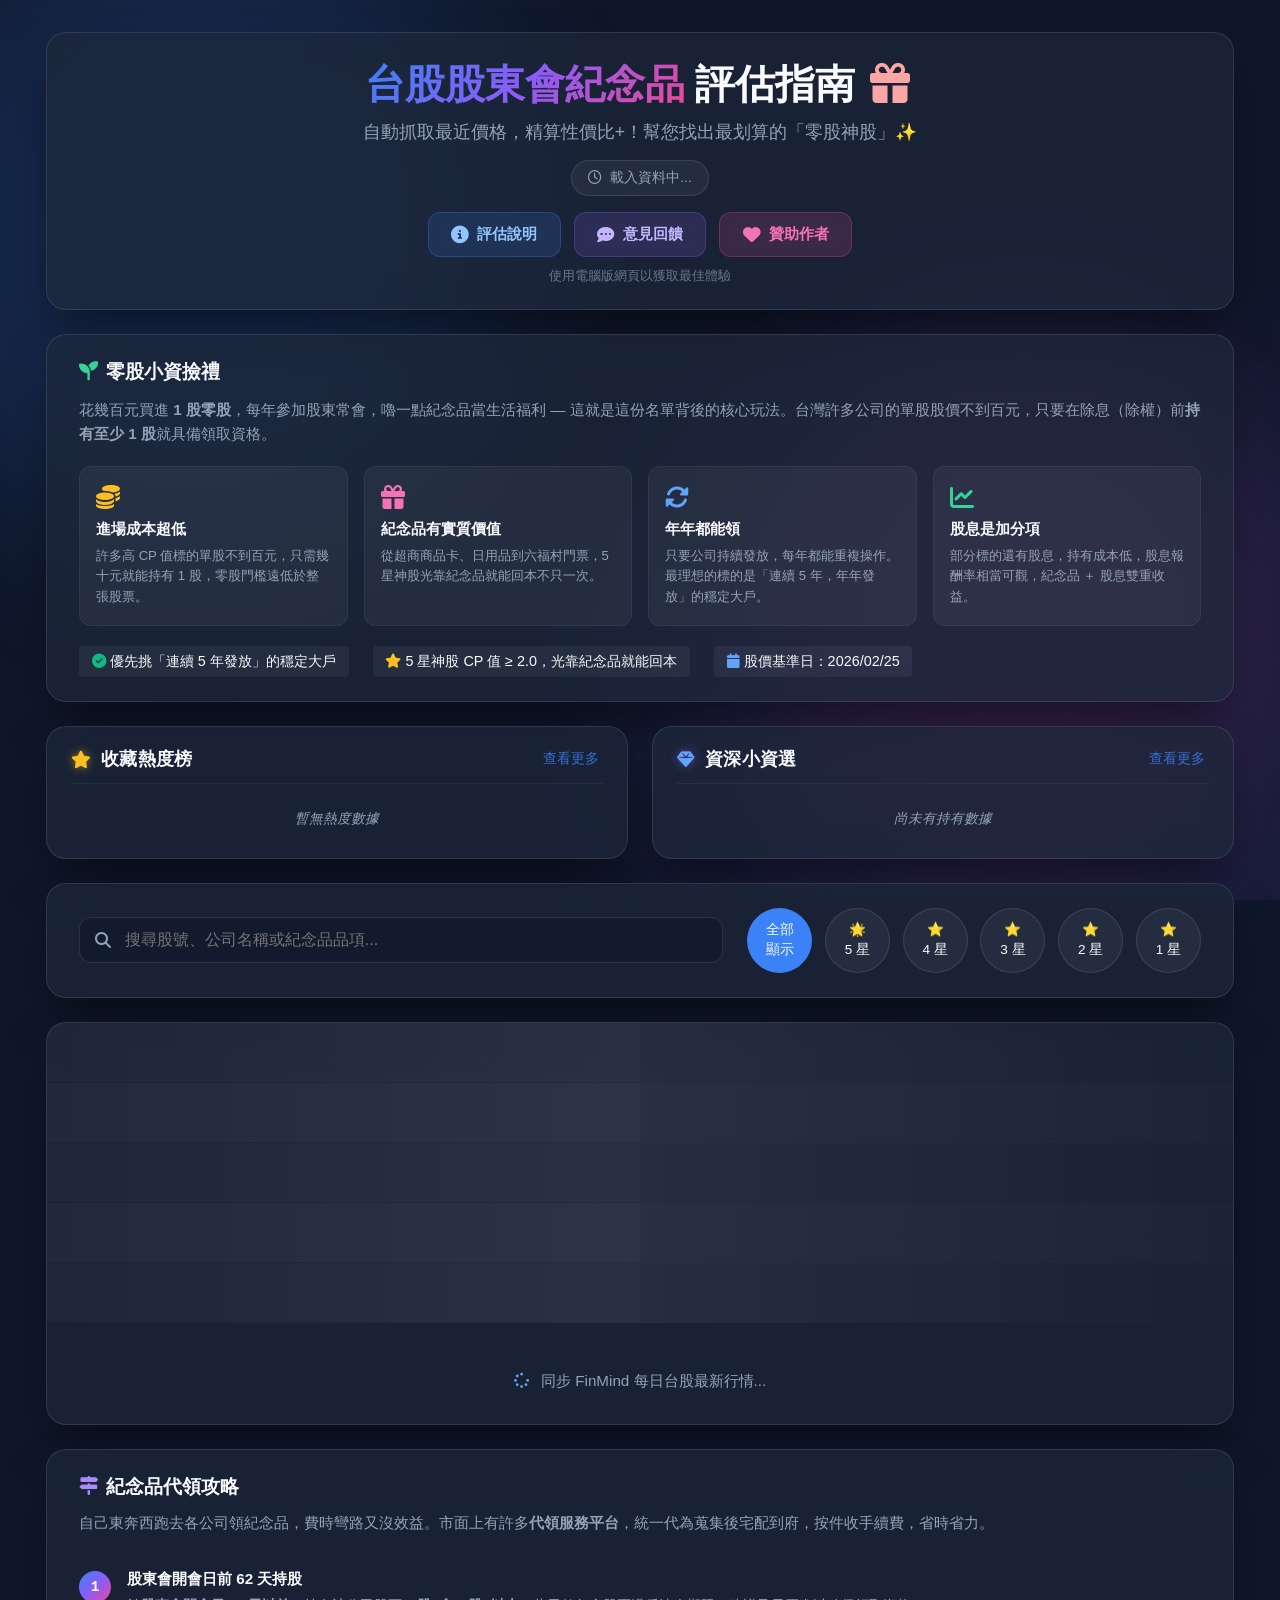
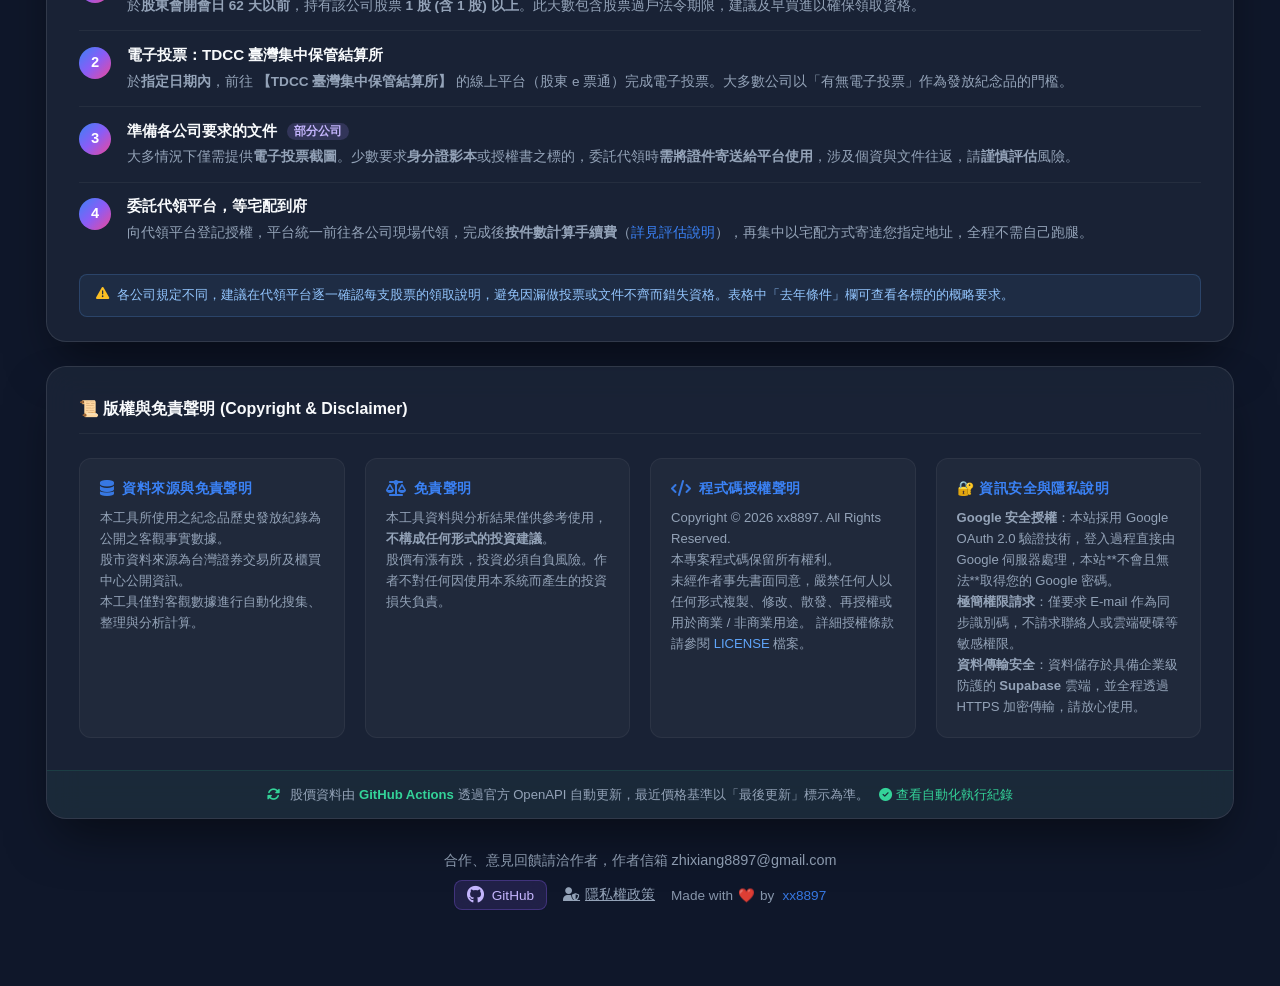
==== commit b84e02f1: "feat: enhance loading state with dynamic message rotation animation" ====
--- a/index.html
+++ b/index.html
@@ -213,9 +213,9 @@
                         </tr>
                     </tbody>
                 </table>
-                <p style="text-align: center; margin: 2rem 0; color: var(--text-secondary); font-size: 0.95rem;">
+                <p id="loadingText" class="loading-message-rotator" style="text-align: center; margin: 2rem 0; color: var(--text-secondary); font-size: 0.95rem;">
                     <i class="fa-solid fa-spinner fa-spin" style="margin-right: 0.5rem; color: #60a5fa;"></i>
-                    正在讀取官方 OpenAPI 數據與 V3.1 估值模型...
+                    <span id="loadingMessageSpan">正在連線至 Supabase 高速資料庫...</span>
                 </p>
             </div>
 
--- a/css/layout.css
+++ b/css/layout.css
@@ -125,6 +125,7 @@
 
 .disclaimer-section h3 {
     font-size: 1rem;
+    font-weight: 700;
     color: var(--text-primary);
     margin-bottom: 1.5rem;
     padding-bottom: 0.8rem;
--- a/css/modal.css
+++ b/css/modal.css
@@ -1,6 +1,6 @@
 /* --- Sponsor Modal Specific Styles --- */
-.sponsor-modal-card {
-    max-width: 500px !important;
+.modal-content.sponsor-modal-card {
+    max-width: 500px;
 }
 
 .mini-modal-card {
@@ -17,10 +17,10 @@
     font-size: 0.85rem;
 }
 
-.sponsor-intro {
+.sponsor-modal-card .sponsor-intro {
     text-align: left;
-    margin-bottom: 2rem !important;
-    font-size: 1rem !important;
+    margin-bottom: 2rem;
+    font-size: 1rem;
 }
 
 .sponsor-options {
@@ -323,16 +323,16 @@
 
 .feedback-modal-card {
     width: 100%;
-    max-width: none !important;
-    max-height: 88vh !important;
-    padding: 2.5rem 2.5rem !important;
-    background: linear-gradient(145deg, rgba(30, 41, 59, 0.85), rgba(15, 23, 42, 0.95)) !important;
-    border: 1px solid rgba(255, 255, 255, 0.12) !important;
-    box-shadow: 0 30px 60px rgba(0, 0, 0, 0.6), inset 0 1px 0 rgba(255, 255, 255, 0.08) !important;
-    border-radius: 24px !important;
-    backdrop-filter: blur(24px) !important;
-    -webkit-backdrop-filter: blur(24px) !important;
-    overflow-y: auto !important;
+    max-width: none;
+    max-height: 88vh;
+    padding: 2.5rem 2.5rem;
+    background: linear-gradient(145deg, rgba(30, 41, 59, 0.85), rgba(15, 23, 42, 0.95));
+    border: 1px solid rgba(255, 255, 255, 0.12);
+    box-shadow: 0 30px 60px rgba(0, 0, 0, 0.6), inset 0 1px 0 rgba(255, 255, 255, 0.08);
+    border-radius: 24px;
+    backdrop-filter: blur(24px);
+    -webkit-backdrop-filter: blur(24px);
+    overflow-y: auto;
 }
 
 /* Header */
@@ -498,12 +498,12 @@
 /* Textarea */
 .feedback-textarea-wrapper {
     position: relative;
-    margin-top: 0; /* 移除上方間距 */
+    margin-top: 0; /* 移除上方?��? */
 }
 
 .feedback-textarea {
     width: 100%;
-    min-height: 120px; /* 稍微縮減文字框高度 */
+    min-height: 120px; /* 稍微縮�??��?框�?�?*/
     resize: vertical;
     background: rgba(0, 0, 0, 0.25);
     border: 1px solid rgba(255, 255, 255, 0.1);
@@ -516,7 +516,7 @@
     line-height: 1.6;
     transition: all 0.3s ease;
     box-sizing: border-box;
-    margin-bottom: -1rem; /* 大幅抵消預設間距 */
+    margin-bottom: -1rem; /* 大�??��??�設?��? */
 }
 
 .feedback-textarea:focus {
@@ -557,7 +557,7 @@
 }
 
 .feedback-turnstile-container {
-    visibility: hidden;  /* 隱身但 Widget 仍於背景渲染取 token */
+    visibility: hidden;  /* ?�身�?Widget 仍於?�景渲�???token */
     height: 0;
     overflow: hidden;
     margin: 0;
@@ -568,11 +568,11 @@
 .feedback-actions {
     display: flex;
     gap: 0.75rem;
-    margin-top: 0; /* 完全移除上方間距 */
+    margin-top: 0; /* 完全移除上方?��? */
 }
 
 .feedback-cancel-btn {
-    flex: 1; /* 佔比 1 */
+    flex: 1; /* 佔�? 1 */
     padding: 0.8rem;
     border-radius: 12px;
     background: rgba(255, 255, 255, 0.03);
@@ -593,7 +593,7 @@
 }
 
 .feedback-submit-btn {
-    flex: 1; /* 佔比 1，與取消按鈕等寬 */
+    flex: 1; /* 佔�? 1，�??��??��?等寬 */
     padding: 0.8rem;
     border-radius: 12px;
     background: linear-gradient(135deg, #8b5cf6 0%, #6366f1 100%);
@@ -695,7 +695,7 @@
 }
 
 
-/* ── Rating Table (推薦評級對照) ───────────────────────── */
+/* ?�?� Rating Table (?�薦評�?對照) ?�?�?�?�?�?�?�?�?�?�?�?�?�?�?�?�?�?�?�?�?�?�?�?�?� */
 .v-row {
     display: flex;
     justify-content: space-between;
--- a/css/auth.css
+++ b/css/auth.css
@@ -10,14 +10,14 @@
 
 .login-modal-wrapper .login-modal-card {
     width: 100%;
-    max-width: none !important;
-    max-height: 88vh !important;
-    padding: 2.5rem !important;
-    background: rgba(15, 23, 42, 0.7) !important;
-    border: 1px solid rgba(255, 255, 255, 0.1) !important;
-    box-shadow: 0 25px 50px -12px rgba(0, 0, 0, 0.5), 0 0 0 1px rgba(255, 255, 255, 0.05) !important;
-    position: relative;
-    overflow-y: auto !important;
+    max-width: none;
+    max-height: 88vh;
+    padding: 2.5rem;
+    background: rgba(15, 23, 42, 0.7);
+    border: 1px solid rgba(255, 255, 255, 0.1);
+    box-shadow: 0 25px 50px -12px rgba(0, 0, 0, 0.5), 0 0 0 1px rgba(255, 255, 255, 0.05);
+    position: relative;
+    overflow-y: auto;
     /* Allow scroll if form is too tall */
 }
 
@@ -278,8 +278,8 @@
 input:-webkit-autofill:hover,
 input:-webkit-autofill:focus,
 input:-webkit-autofill:active {
-    -webkit-box-shadow: 0 0 0 30px #1e293b inset !important;
-    -webkit-text-fill-color: var(--text-primary) !important;
+    -webkit-box-shadow: 0 0 0 30px #1e293b inset;
+    -webkit-text-fill-color: var(--text-primary);
     transition: background-color 5000s ease-in-out 0s;
 }
 
@@ -494,7 +494,7 @@
     padding: 0.75rem 1rem;
     border-radius: 8px;
     font-size: 0.85rem;
-    display: flex !important;
+    display: flex;
     align-items: center;
     gap: 0.5rem;
     animation: fadeIn 0.3s ease;
@@ -504,7 +504,7 @@
 }
 
 .auth-error-msg.hidden {
-    display: none !important;
+    display: none;
 }
 
 .auth-success-msg {
@@ -633,15 +633,15 @@
 }
 
 .sync-status--syncing {
-    color: #93c5fd !important;
+    color: #93c5fd;
 }
 
 .sync-status--ok {
-    color: #6ee7b7 !important;
+    color: #6ee7b7;
 }
 
 .sync-status--error {
-    color: #fca5a5 !important;
+    color: #fca5a5;
 }
 
 /* Skeleton Loading Table */
@@ -744,7 +744,7 @@
     font-size: 0.9rem;
     color: var(--text-secondary);
 }
-/* ── Sync Conflict Modal ──────────────────────────────── */
+/* ?�?� Sync Conflict Modal ?�?�?�?�?�?�?�?�?�?�?�?�?�?�?�?�?�?�?�?�?�?�?�?�?�?�?�?�?�?�?�?� */
 .sync-conflict-card {
     max-width: 420px;
     text-align: center;
--- a/css/utilities.css
+++ b/css/utilities.css
@@ -1,120 +1,148 @@
-.hidden {
-    display: none !important;
-}
-
-.visually-hidden {
-    position: absolute !important;
-    width: 1px !important;
-    height: 1px !important;
-    padding: 0 !important;
-    margin: -1px !important;
-    overflow: hidden !important;
-    clip: rect(0, 0, 0, 0) !important;
-    white-space: nowrap !important;
-    border: 0 !important;
-}
-
-.loading-state,
-.no-results {
-    padding: 5rem 2rem;
-    text-align: center;
-    color: var(--text-secondary);
-    display: flex;
-    flex-direction: column;
-    align-items: center;
-    gap: 1rem;
-}
-
-.no-results i {
-    font-size: 3rem;
-    color: rgba(255, 255, 255, 0.1);
-}
-
-/* Spinner */
-.spinner {
-    width: 40px;
-    height: 40px;
-    border: 4px solid rgba(255, 255, 255, 0.1);
-    border-left-color: var(--accent-primary);
-    border-radius: 50%;
-    animation: spin 1s linear infinite;
-}
-
-@keyframes spin {
-    to {
-        transform: rotate(360deg);
-    }
-}
-
-/* ===========================================
-   Coin Explosion Effect
-   ========================================== */
-.bounce-icon {
-    cursor: pointer;
-    transition: transform 0.1s !important;
-}
-
-.bounce-icon:active {
-    transform: scale(0.9) !important;
-}
-
-.coin-particle {
-    position: fixed;
-    z-index: 9999;
-    font-size: 1.2rem;
-    pointer-events: none;
-    user-select: none;
-    animation: coin-fly 0.8s ease-out forwards;
-}
-
-@keyframes coin-fly {
-    0% {
-        transform: translate(0, 0) rotate(0deg) scale(0);
-        opacity: 0;
-    }
-
-    10% {
-        opacity: 1;
-        transform: translate(0, 0) rotate(0deg) scale(1.2);
-    }
-
-    100% {
-        transform: translate(var(--tx), var(--ty)) rotate(var(--tr)) scale(0.8);
-        opacity: 0;
-    }
-}
-
-/* ===========================================
-   Auto-Update Notice (footer)
-   ========================================== */
-.auto-update-notice {
-    display: flex;
-    align-items: center;
-    gap: 10px;
-    justify-content: center;
-    flex-wrap: wrap;
-    padding: 0.9rem 1.5rem;
-    margin-top: 0;
-    border-top: 1px solid rgba(52, 211, 153, 0.12);
-    font-size: 0.82rem;
-    color: var(--text-secondary);
-    background: rgba(52, 211, 153, 0.04);
-    border-radius: 0 0 20px 20px;
-}
-
-.auto-update-notice strong {
-    color: #34d399;
-}
-
-.auto-update-notice a {
-    color: #34d399;
-    text-decoration: none;
-    font-weight: 500;
-    white-space: nowrap;
-    transition: opacity 0.2s;
-}
-
-.auto-update-notice a:hover {
-    opacity: 0.75;
-    text-decoration: underline;
-}+.hidden {
+    display: none !important;
+}
+
+.visually-hidden {
+    position: absolute !important;
+    width: 1px !important;
+    height: 1px !important;
+    padding: 0 !important;
+    margin: -1px !important;
+    overflow: hidden !important;
+    clip: rect(0, 0, 0, 0) !important;
+    white-space: nowrap !important;
+    border: 0 !important;
+}
+
+.loading-state,
+.no-results {
+    padding: 5rem 2rem;
+    text-align: center;
+    color: var(--text-secondary);
+    display: flex;
+    flex-direction: column;
+    align-items: center;
+    gap: 1rem;
+}
+
+.no-results i {
+    font-size: 3rem;
+    color: rgba(255, 255, 255, 0.1);
+}
+
+/* Spinner */
+.spinner {
+    width: 40px;
+    height: 40px;
+    border: 4px solid rgba(255, 255, 255, 0.1);
+    border-left-color: var(--accent-primary);
+    border-radius: 50%;
+    animation: spin 1s linear infinite;
+}
+
+@keyframes spin {
+    to {
+        transform: rotate(360deg);
+    }
+}
+
+/* ===========================================
+   Coin Explosion Effect
+   ========================================== */
+.bounce-icon {
+    cursor: pointer;
+    transition: transform 0.1s !important;
+}
+
+.bounce-icon:active {
+    transform: scale(0.9) !important;
+}
+
+.coin-particle {
+    position: fixed;
+    z-index: 9999;
+    font-size: 1.2rem;
+    pointer-events: none;
+    user-select: none;
+    animation: coin-fly 0.8s ease-out forwards;
+}
+
+@keyframes coin-fly {
+    0% {
+        transform: translate(0, 0) rotate(0deg) scale(0);
+        opacity: 0;
+    }
+
+    10% {
+        opacity: 1;
+        transform: translate(0, 0) rotate(0deg) scale(1.2);
+    }
+
+    100% {
+        transform: translate(var(--tx), var(--ty)) rotate(var(--tr)) scale(0.8);
+        opacity: 0;
+    }
+}
+
+/* ===========================================
+   Auto-Update Notice (footer)
+   ========================================== */
+.auto-update-notice {
+    display: flex;
+    align-items: center;
+    gap: 10px;
+    justify-content: center;
+    flex-wrap: wrap;
+    padding: 0.9rem 1.5rem;
+    margin-top: 0;
+    border-top: 1px solid rgba(52, 211, 153, 0.12);
+    font-size: 0.82rem;
+    color: var(--text-secondary);
+    background: rgba(52, 211, 153, 0.04);
+    border-radius: 0 0 20px 20px;
+}
+
+.auto-update-notice strong {
+    color: #34d399;
+}
+
+.auto-update-notice a {
+    color: #34d399;
+    text-decoration: none;
+    font-weight: 500;
+    white-space: nowrap;
+    transition: opacity 0.2s;
+}
+
+.auto-update-notice a:hover {
+    opacity: 0.75;
+    text-decoration: underline;
+}
+
+/* ===========================================
+   Loading Message Rotator Animation
+   ========================================== */
+@keyframes loadingFadeIn {
+    from { opacity: 0; transform: translateY(4px); }
+    to   { opacity: 1; transform: translateY(0); }
+}
+
+.loading-message-rotator {
+    transition: opacity 0.3s ease;
+}
+
+#loadingMessageSpan {
+    display: inline-block;
+    animation: loadingFadeIn 0.4s ease;
+}
+
+/* 文字切換時的淡出效果（由JS動態添加/移除） */
+#loadingMessageSpan.fade-out {
+    opacity: 0;
+    transform: translateY(-4px);
+    transition: opacity 0.25s ease, transform 0.25s ease;
+}
+
+#loadingMessageSpan.fade-in {
+    animation: loadingFadeIn 0.35s ease forwards;
+}
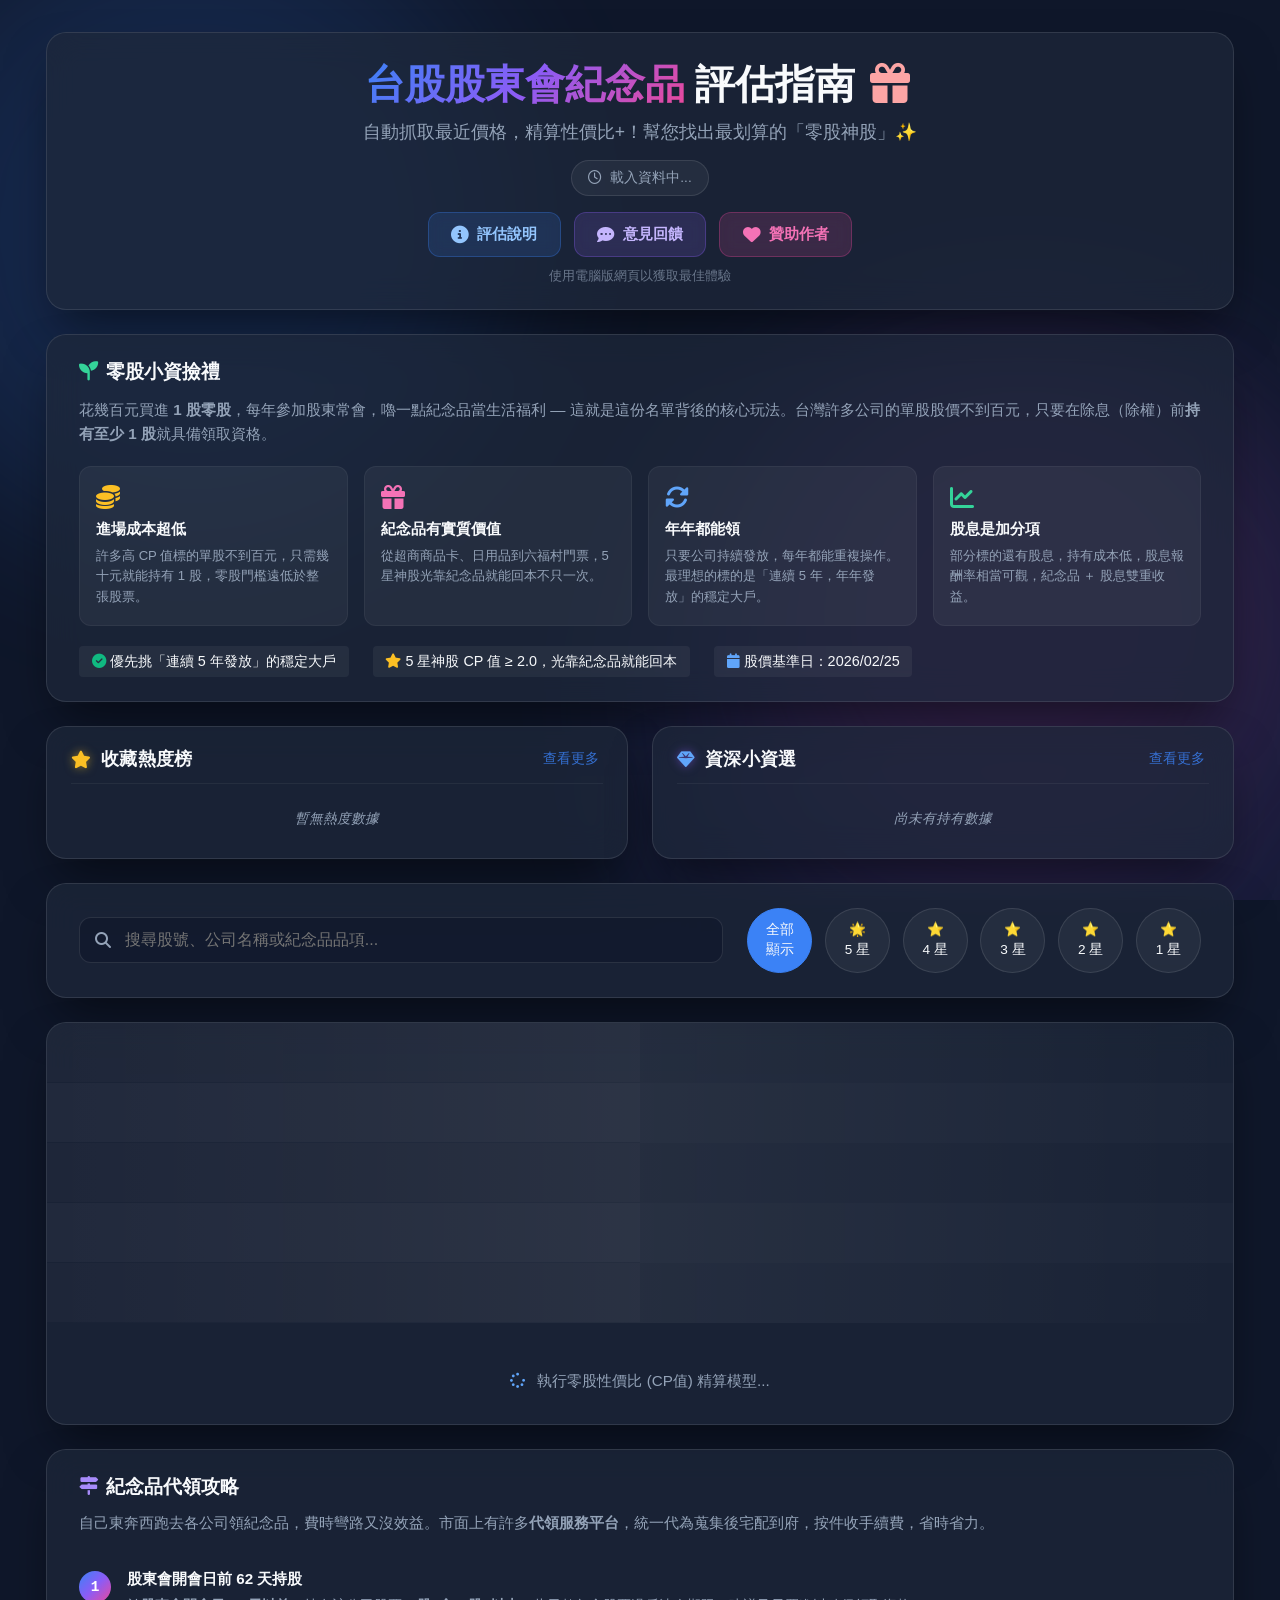
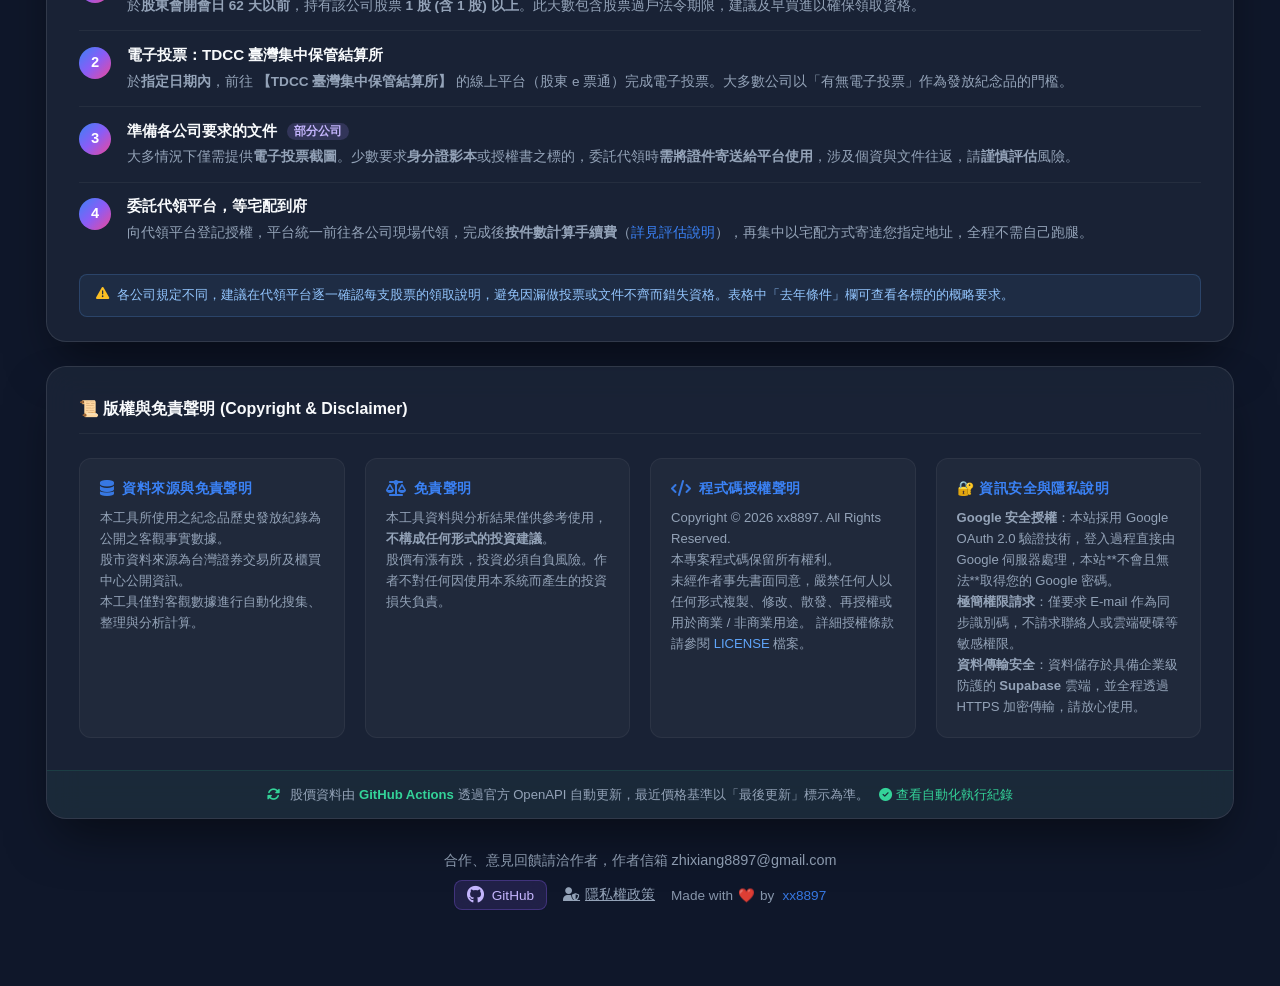
==== commit edece5eb: "feat: 新增非零股快速篩選功能 (Frontend UI)" ====
--- a/index.html
+++ b/index.html
@@ -293,6 +293,11 @@
                                 <i class="fa-solid fa-box-open" aria-hidden="true"></i>
                                 只看物品
                             </label>
+                            <label class="tag-btn square-tag non-odd-filter-label" title="排除可零股領取的標的（僅顯示「需滿千股」或「特定持股」）">
+                                <input type="checkbox" id="nonOddFilter">
+                                <i class="fa-solid fa-ban" aria-hidden="true"></i>
+                                非零股
+                            </label>
                             <label class="tag-btn square-tag interest-filter-label" title="只看收藏中的興趣清單">
                                 <input type="checkbox" id="interestFilter">
                                 <i class="fa-solid fa-star" aria-hidden="true"></i>
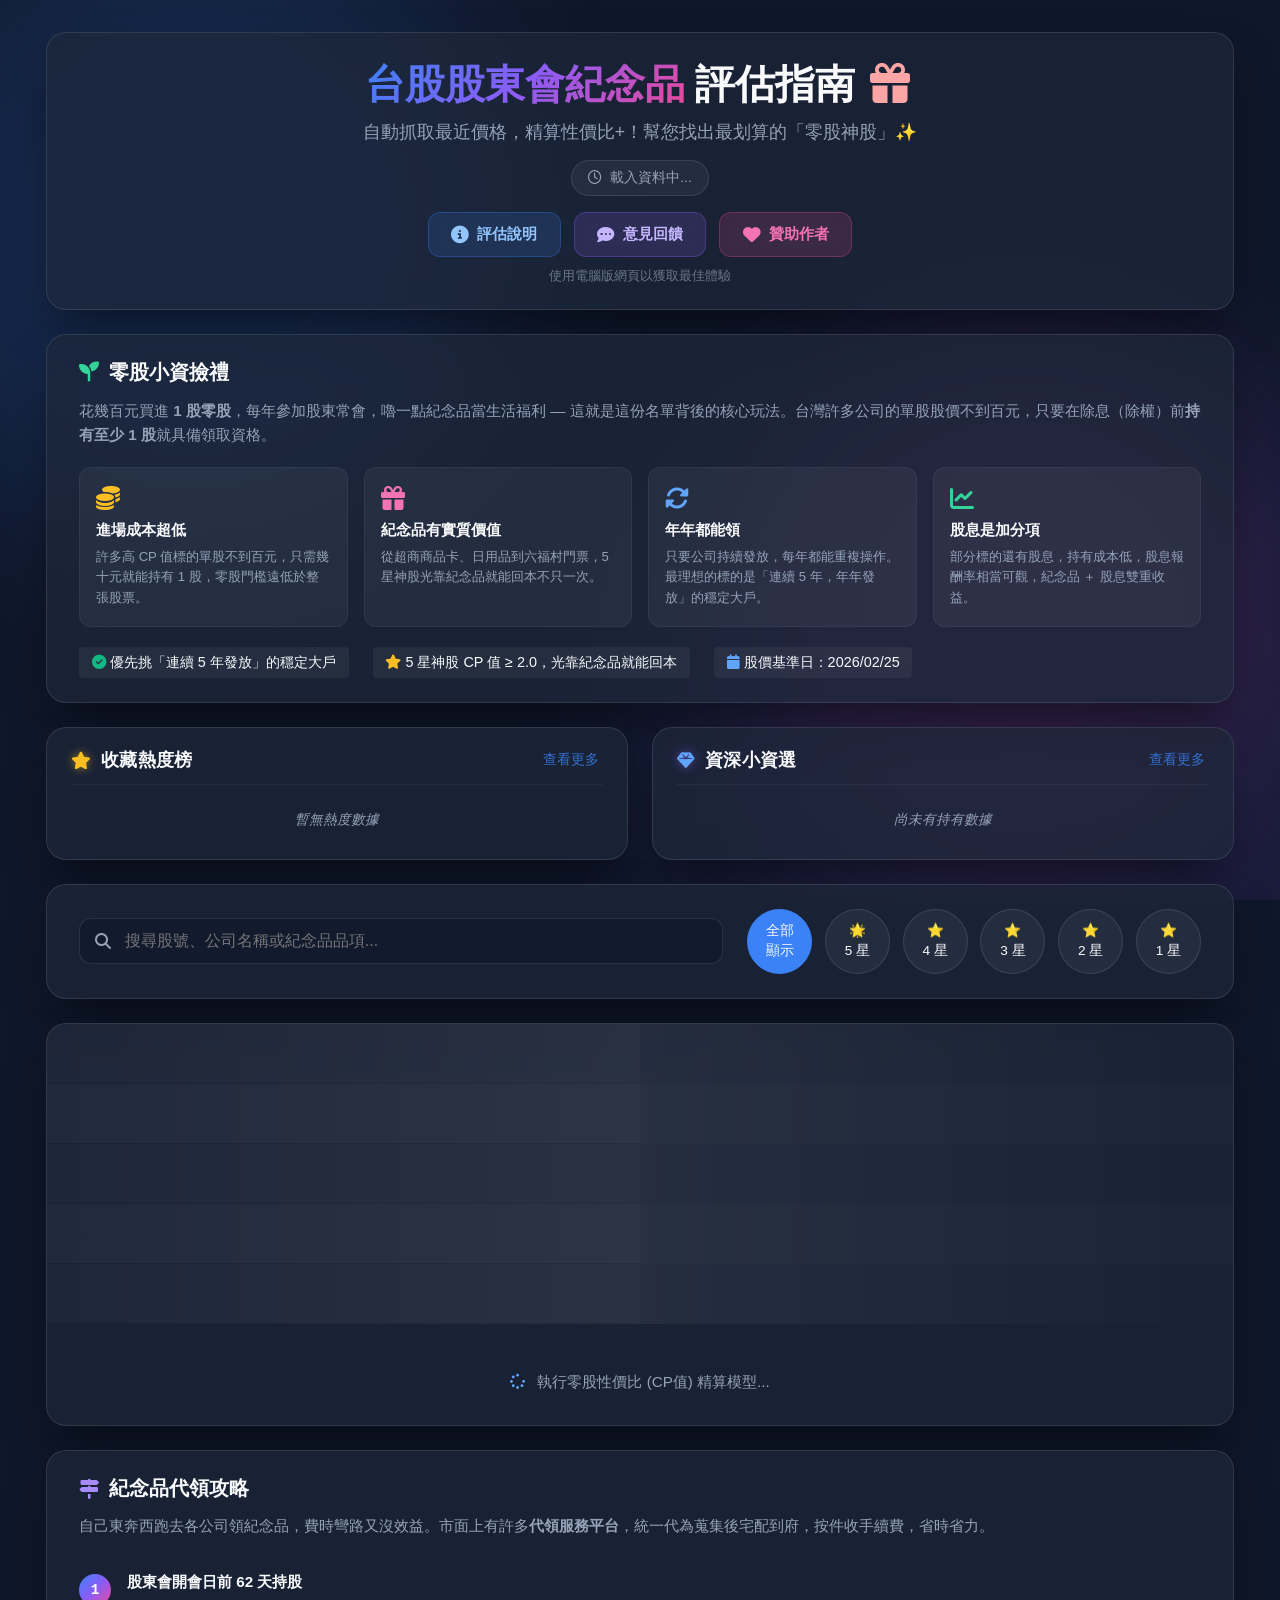
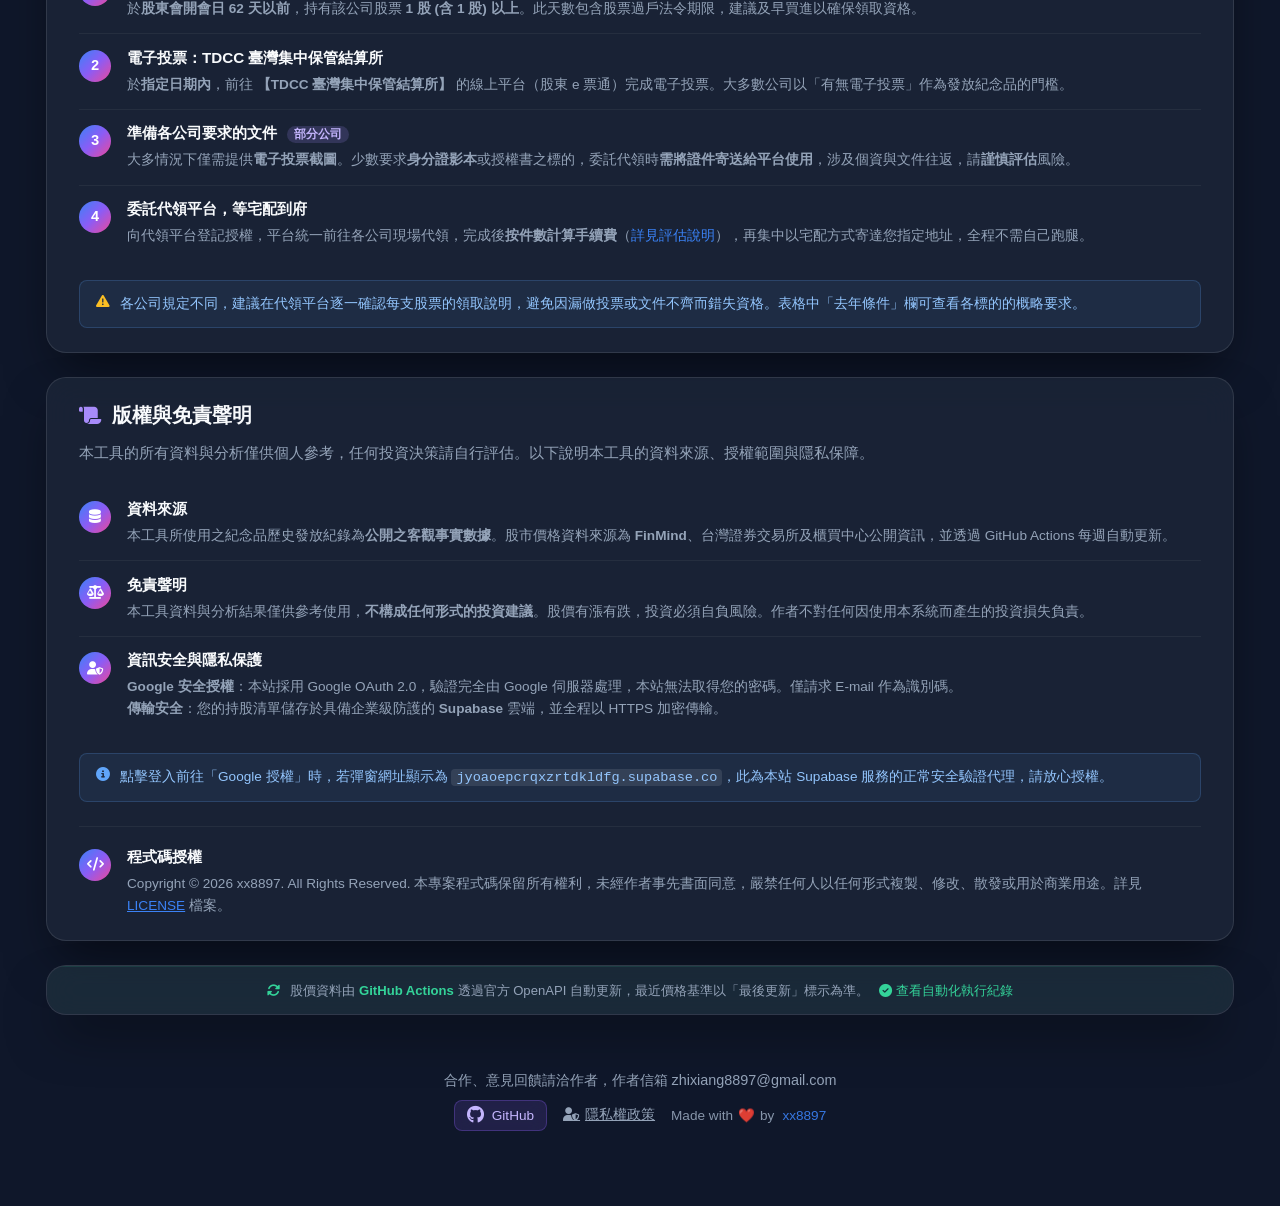
==== commit e25c56ed: "feat: 新增歷史紀念品/今年紀念品切換功能 - 工具列新增 Segmented Control 切換按鈕 - 今年紀念品表格顯示公告資料（最後買進日、股東會日期、會議性質等） - 已過期行自動變暗" ====
--- a/index.html
+++ b/index.html
@@ -31,7 +31,7 @@
     <link rel="stylesheet" href="css/variables.css?v=5">
     <link rel="stylesheet" href="css/base.css?v=5">
     <link rel="stylesheet" href="css/layout.css?v=5">
-    <link rel="stylesheet" href="css/components.css?v=6">
+    <link rel="stylesheet" href="css/components.css?v=7">
     <link rel="stylesheet" href="css/modal.css?v=6">
     <link rel="stylesheet" href="css/auth.css?v=6">
     <link rel="stylesheet" href="css/utilities.css?v=6">
@@ -258,16 +258,22 @@
                                 <span class="sync-hint-text hidden" id="syncHintText">💡 每 15 分鐘自動同步，離開頁面前建議手動儲存</span>
                             </div>
                         </div>
+                        <!-- 歷史 / 今年 切換 -->
+                        <div class="toolbar-right">
+                            <div class="view-toggle" id="viewToggle">
+                                <button class="view-toggle-btn active" data-view="history">歷史紀念品</button>
+                                <button class="view-toggle-btn" data-view="annual">今年紀念品</button>
+                            </div>
+                        </div>
                     </div>
 
                     <!-- 第二行：操作項目 (篩選按鈕 + 每頁顯示) -->
                     <div class="toolbar-sub-row">
                         <div class="purchase-tags-group">
                             <button class="tag-btn" id="filterPurchased" title="只看已持有股票">
-                                <i class="fa-solid fa-cart-shopping"></i> 顯示已持有</button>
+                                <i class="fa-solid fa-cart-shopping"></i> 已持有</button>
                             <button class="tag-btn" id="filterUnpurchased" title="只看未持有股票">
-                                <i class="fa-solid fa-cart-shopping"></i>
-                                顯示未持有</button>
+                                <i class="fa-solid fa-cart-shopping"></i> 未持有</button>
                             <label class="tag-btn square-tag annual-checkbox-label" title="只看連續 5 年發放">
                                 <input type="checkbox" id="annualFilter">
                                 <i class="fa-solid fa-calendar-check" aria-hidden="true"></i>
@@ -286,12 +292,12 @@
                             <label class="tag-btn square-tag ticket-filter-label" title="只看票券、點數卡、商品卡類紀念品">
                                 <input type="checkbox" id="ticketFilter">
                                 <i class="fa-solid fa-ticket" aria-hidden="true"></i>
-                                只看票券
+                                票券
                             </label>
                             <label class="tag-btn square-tag object-filter-label" title="只看實體物品紀念品（排除票券類）">
                                 <input type="checkbox" id="objectFilter">
                                 <i class="fa-solid fa-box-open" aria-hidden="true"></i>
-                                只看物品
+                                物品
                             </label>
                             <label class="tag-btn square-tag non-odd-filter-label" title="排除可零股領取的標的（僅顯示「需滿千股」或「特定持股」）">
                                 <input type="checkbox" id="nonOddFilter">
@@ -323,7 +329,7 @@
                 </div>
 
                 <table id="dataTable">
-                    <colgroup>
+                    <colgroup id="dataColgroup">
                         <col style="width: 53px;">  <!-- 1. 興趣 -->
                         <col style="width: 53px;">  <!-- 2. 持有 -->
                         <col style="width: 85px;">  <!-- 3. 股號 -->
@@ -335,7 +341,7 @@
                         <col style="width: 128px;"> <!-- 9. 去年條件 -->
                         <col style="width: 118px;"> <!-- 10. 推薦評分 -->
                     </colgroup>
-                    <thead>
+                    <thead id="historyThead">
                         <tr>
                             <th class="th-interest" title="收藏感興趣的股票"><i class="fa-solid fa-star"></i></th>
                             <th class="th-purchased" title="標記已買入股票"><i class="fa-solid fa-cart-shopping"></i></th>
@@ -353,6 +359,19 @@
                                     class="fa-solid fa-sort"></i></th>
                         </tr>
                     </thead>
+                    <thead id="annualThead" style="display:none">
+                        <tr>
+                            <th class="th-interest" title="收藏感興趣的股票"><i class="fa-solid fa-star"></i></th>
+                            <th class="th-purchased" title="標記已買入股票"><i class="fa-solid fa-cart-shopping"></i></th>
+                            <th>股號</th>
+                            <th>公司</th>
+                            <th>最近價格</th>
+                            <th>最後買進日</th>
+                            <th>股東會日期</th>
+                            <th>會議性質</th>
+                            <th>紀念品</th>
+                        </tr>
+                    </thead>
                     <tbody id="tableBody">
                         <!-- Rows will be dynamically populated here -->
                     </tbody>
@@ -434,6 +453,7 @@
     <script src="js/analytics.js?v=1"></script>
     <script src="js/data.js?v=7"></script>
     <script src="js/table.js?v=7"></script>
+    <script src="js/annual-table.js?v=1"></script>
     <script src="js/ui/modals.js?v=1"></script>
     <script src="js/ui/filters.js?v=1"></script>
     <script src="js/ui/table-events.js?v=1"></script>
--- a/css/layout.css
+++ b/css/layout.css
@@ -97,7 +97,6 @@
 
 
 .footer {
-    text-align: center;
     color: var(--text-secondary);
     font-size: 0.9rem;
 }
@@ -121,74 +120,6 @@
 /* Disclaimer Section */
 .disclaimer-section {
     text-align: left;
-}
-
-.disclaimer-section h3 {
-    font-size: 1rem;
-    font-weight: 700;
-    color: var(--text-primary);
-    margin-bottom: 1.5rem;
-    padding-bottom: 0.8rem;
-    border-bottom: 1px solid var(--border-subtle);
-}
-
-.disclaimer-body {
-    display: grid;
-    grid-template-columns: repeat(4, 1fr);
-    gap: 1.25rem;
-}
-
-.disclaimer-item {
-    background: rgba(255, 255, 255, 0.03);
-    border: 1px solid var(--border-subtle);
-    border-radius: 12px;
-    padding: 1.25rem;
-    transition: background 0.3s ease, border-color 0.3s ease;
-}
-
-.disclaimer-item:hover {
-    background: rgba(255, 255, 255, 0.05);
-    border-color: var(--border-strong);
-}
-
-.disclaimer-item h4 {
-    font-size: 0.88rem;
-    color: var(--accent-primary);
-    margin-bottom: 0.6rem;
-    font-weight: 600;
-    letter-spacing: 0.03em;
-    display: flex;
-    align-items: center;
-    gap: 8px;
-}
-
-.disclaimer-item h4 i {
-    font-size: 1rem;
-    opacity: 0.9;
-}
-
-.disclaimer-item p {
-    font-size: 0.82rem;
-    color: var(--text-secondary);
-    line-height: 1.6;
-    margin: 0;
-}
-
-/* RWD for Disclaimer */
-@media (max-width: 992px) {
-    .disclaimer-body {
-        grid-template-columns: repeat(2, 1fr);
-    }
-}
-
-@media (max-width: 768px) {
-    .disclaimer-body {
-        grid-template-columns: 1fr;
-    }
-    
-    .disclaimer-item {
-        padding: 1rem;
-    }
 }
 
 /* ==========================================
--- a/css/modal.css
+++ b/css/modal.css
@@ -714,3 +714,36 @@
 .v-col-cp   { flex: 1; text-align: center; }
 .v-col-cond { flex: 2; text-align: right; }
 
+
+/* === ���Ƚd�Ҫ��� (info-modals.html �M�ΡA�W�ߩ�P�Ū���) === */
+.example-table {
+    width: 100%;
+    border-collapse: collapse;
+    font-size: 0.88rem;
+    margin-top: 0.25rem;
+}
+.example-table th,
+.example-table td {
+    text-align: left;
+    padding: 0.55rem 0.6rem;
+    border-bottom: 1px solid rgba(255, 255, 255, 0.07);
+    vertical-align: middle;
+}
+.example-table thead tr {
+    color: var(--text-secondary);
+    font-weight: 600;
+    font-size: 0.8rem;
+    text-transform: uppercase;
+    letter-spacing: 0.04em;
+    border-bottom: 1px solid rgba(255, 255, 255, 0.15);
+}
+.example-table tbody tr.highlight-row {
+    background: rgba(255, 255, 255, 0.04);
+}
+.example-table tbody tr:last-child td {
+    border-bottom: none;
+}
+.example-table .col-result {
+    color: var(--accent-primary);
+    white-space: nowrap;
+}
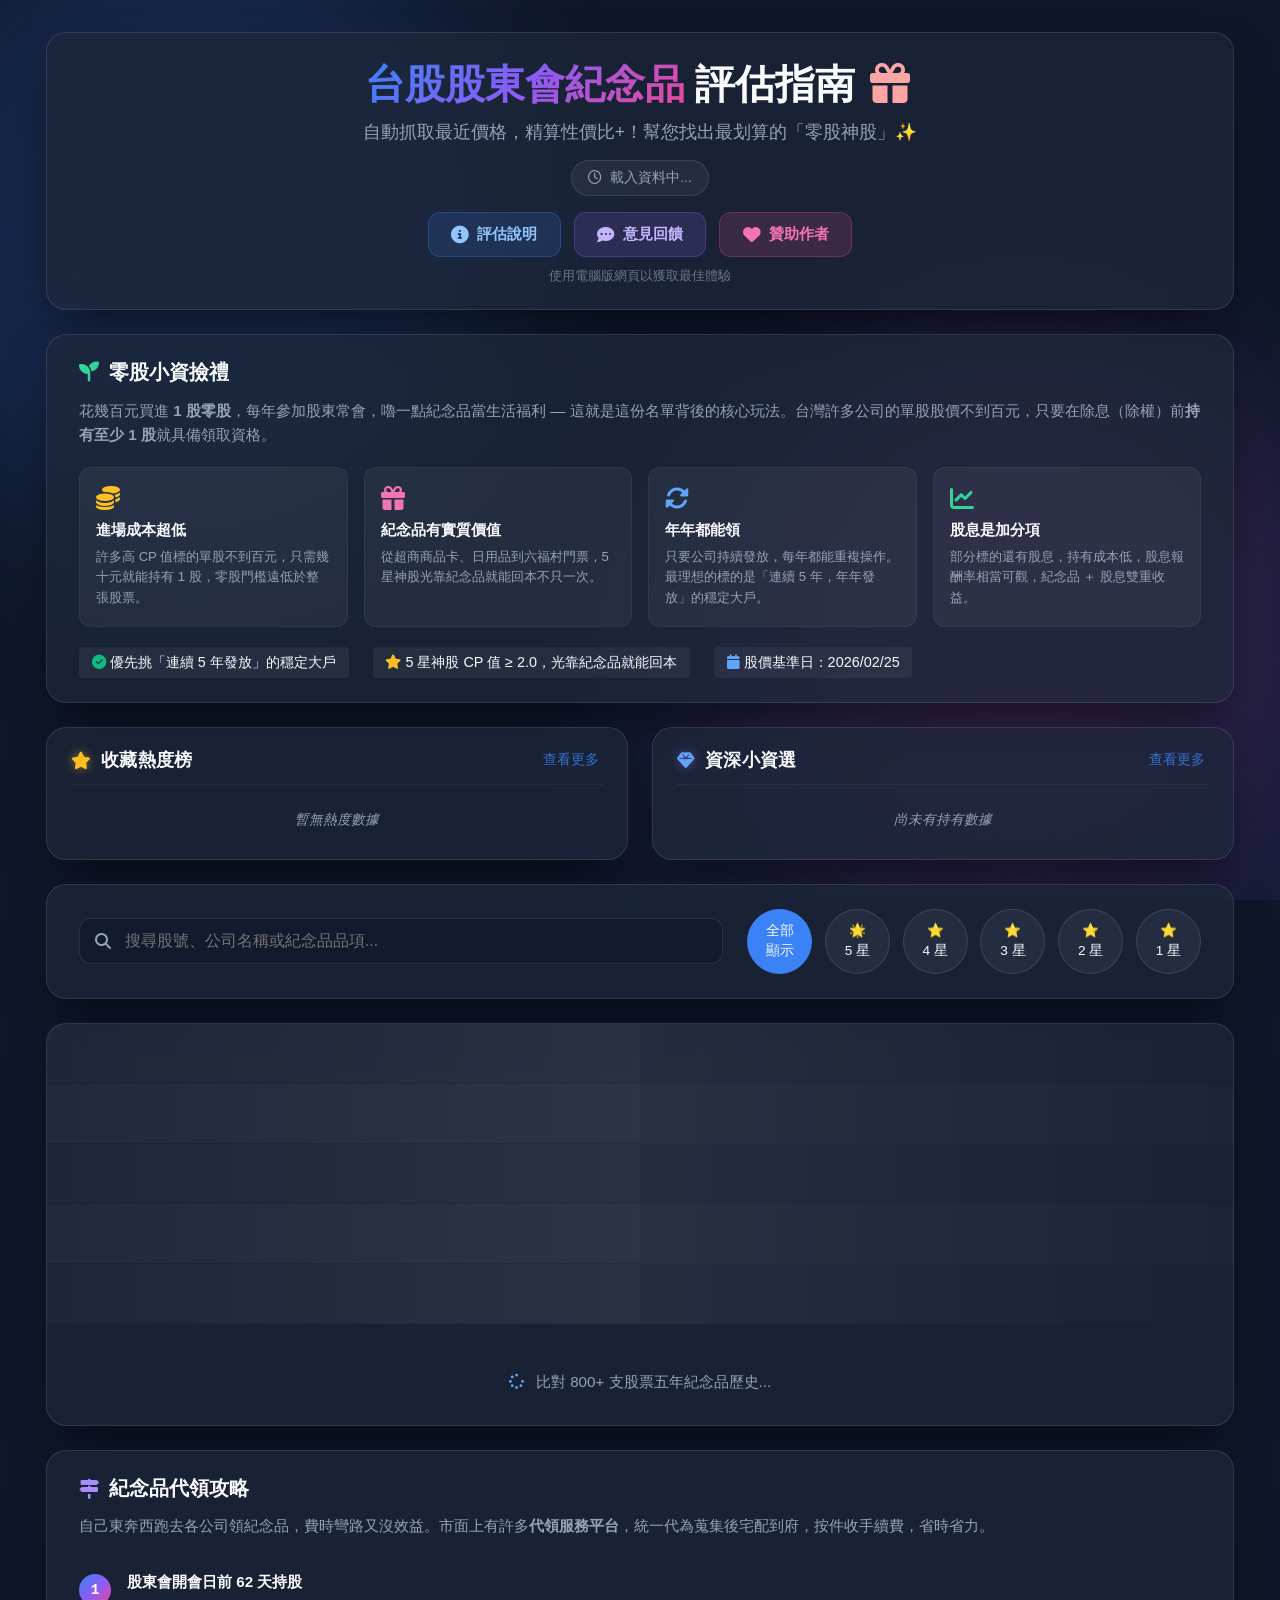
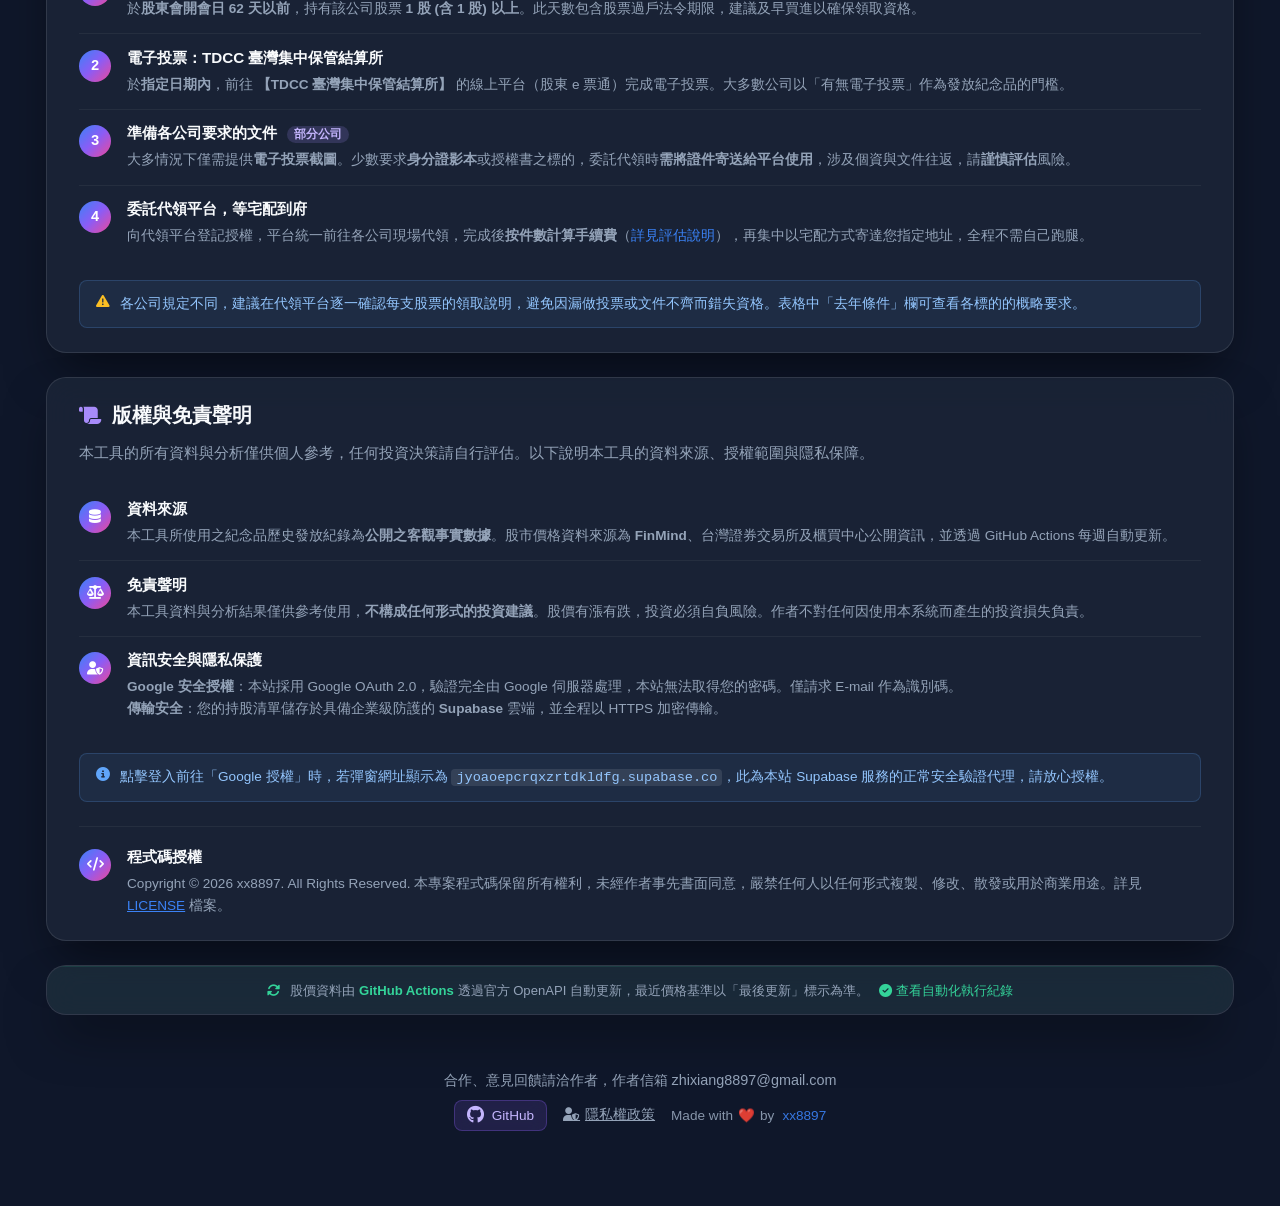
==== commit e6b43523: "chore: bump table-events.js 版本號至 v=2 以清除瀏覽器快取" ====
--- a/index.html
+++ b/index.html
@@ -31,7 +31,7 @@
     <link rel="stylesheet" href="css/variables.css?v=5">
     <link rel="stylesheet" href="css/base.css?v=5">
     <link rel="stylesheet" href="css/layout.css?v=5">
-    <link rel="stylesheet" href="css/components.css?v=7">
+    <link rel="stylesheet" href="css/components.css?v=8">
     <link rel="stylesheet" href="css/modal.css?v=6">
     <link rel="stylesheet" href="css/auth.css?v=6">
     <link rel="stylesheet" href="css/utilities.css?v=6">
@@ -160,6 +160,7 @@
                 <label for="searchInput" class="visually-hidden">搜尋股票代號、公司名稱或紀念品</label>
                 <i class="fa-solid fa-magnifying-glass"></i>
                 <input type="text" id="searchInput" placeholder="搜尋股號、公司名稱或紀念品品項..." autocomplete="off">
+                <button class="search-clear-btn hidden" id="searchClearBtn" type="button" title="清除搜尋"><i class="fa-solid fa-xmark"></i></button>
             </div>
 
             <div class="filters" id="starFilterGroup">
@@ -366,10 +367,14 @@
                             <th>股號</th>
                             <th>公司</th>
                             <th>最近價格</th>
-                            <th>最後買進日</th>
+                            <th class="sortable" data-sort="lastBuyDate">最後買進日 <i class="fa-solid fa-sort"></i></th>
                             <th>股東會日期</th>
                             <th>會議性質</th>
                             <th>紀念品</th>
+                            <th title="領取紀念品的前置條件（如需電子投票、身分證影本等），視各公司規定而定。">去年條件</th>
+                            <th class="sortable" data-sort="score"
+                                title="綜合 CP 值給出的推薦星級：5星(CP≥2.0)、4星(CP≥1.0)、3星(CP≥0.5)、2星(CP≥0.1)、1星(CP<0.1)。">推薦評分 <i
+                                    class="fa-solid fa-sort"></i></th>
                         </tr>
                     </thead>
                     <tbody id="tableBody">
@@ -456,7 +461,7 @@
     <script src="js/annual-table.js?v=1"></script>
     <script src="js/ui/modals.js?v=1"></script>
     <script src="js/ui/filters.js?v=1"></script>
-    <script src="js/ui/table-events.js?v=1"></script>
+    <script src="js/ui/table-events.js?v=2"></script>
     <script src="js/ui.js?v=8"></script>
     <script src="js/ranking-ui.js?v=1"></script>
     <script src="js/sync.js?v=7"></script>
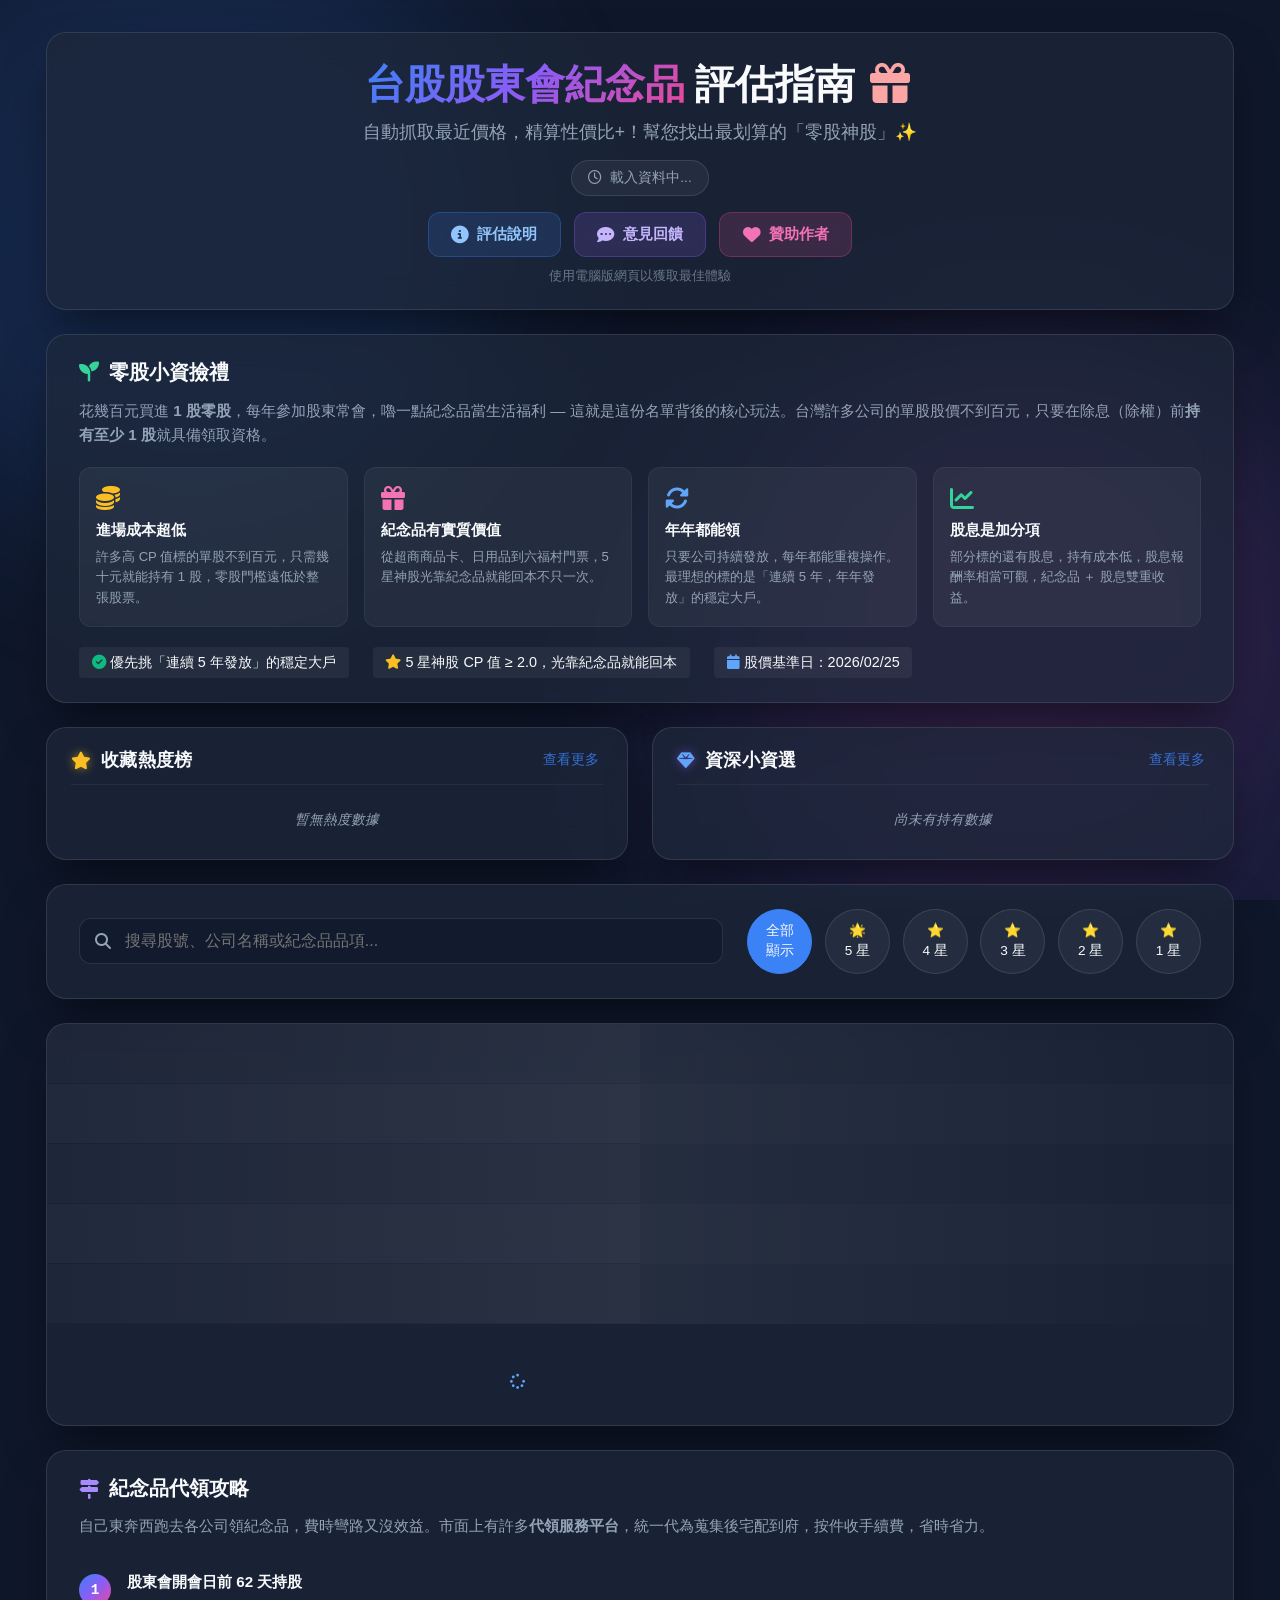
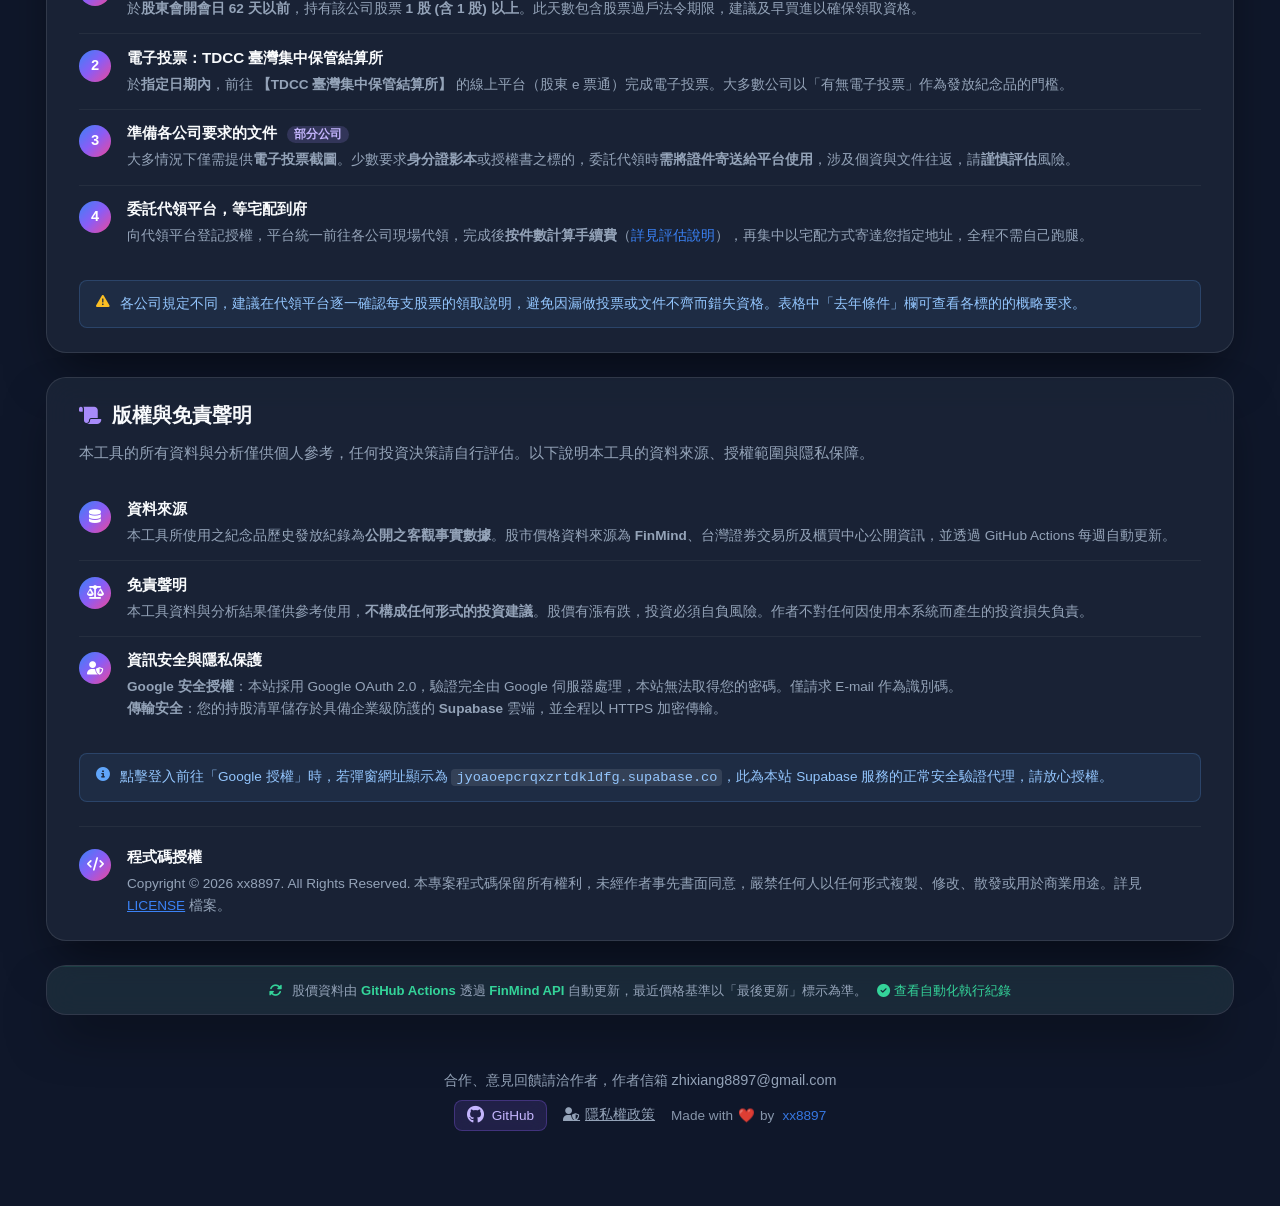
==== commit 1e588e06: "feat: 更新股東會紀念品資料與相關腳本" ====
--- a/index.html
+++ b/index.html
@@ -369,9 +369,8 @@
                             <th>最近價格</th>
                             <th class="sortable" data-sort="lastBuyDate">最後買進日 <i class="fa-solid fa-sort"></i></th>
                             <th>股東會日期</th>
-                            <th>會議性質</th>
                             <th>紀念品</th>
-                            <th title="領取紀念品的前置條件（如需電子投票、身分證影本等），視各公司規定而定。">去年條件</th>
+                            <th style="text-align:center;" title="領取紀念品的前置條件（如需電子投票、身分證影本等），視各公司規定而定。">條件</th>
                             <th class="sortable" data-sort="score"
                                 title="綜合 CP 值給出的推薦星級：5星(CP≥2.0)、4星(CP≥1.0)、3星(CP≥0.5)、2星(CP≥0.1)、1星(CP<0.1)。">推薦評分 <i
                                     class="fa-solid fa-sort"></i></th>
--- a/css/layout.css
+++ b/css/layout.css
@@ -216,6 +216,7 @@
         align-items: stretch;
         gap: 1rem;
         padding: 1rem;
+        overflow: hidden;
     }
 
     .search-box {
